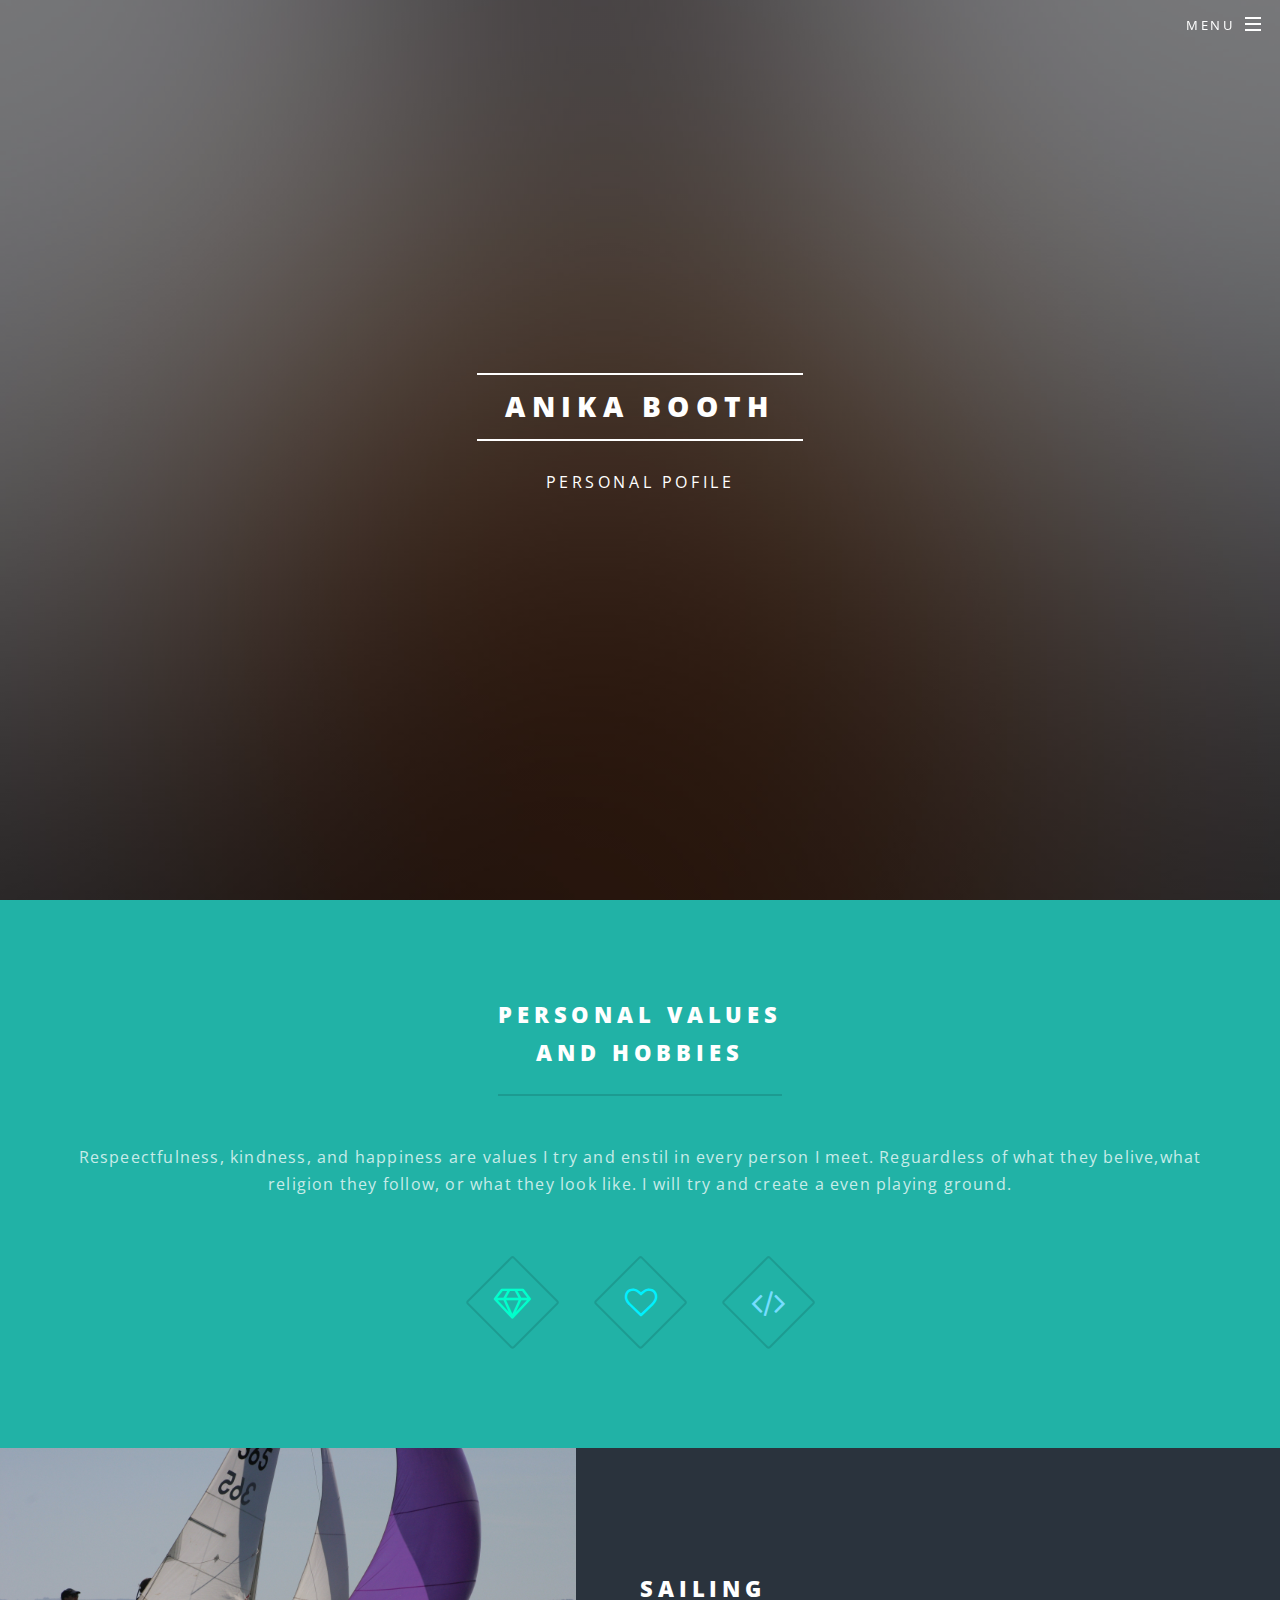
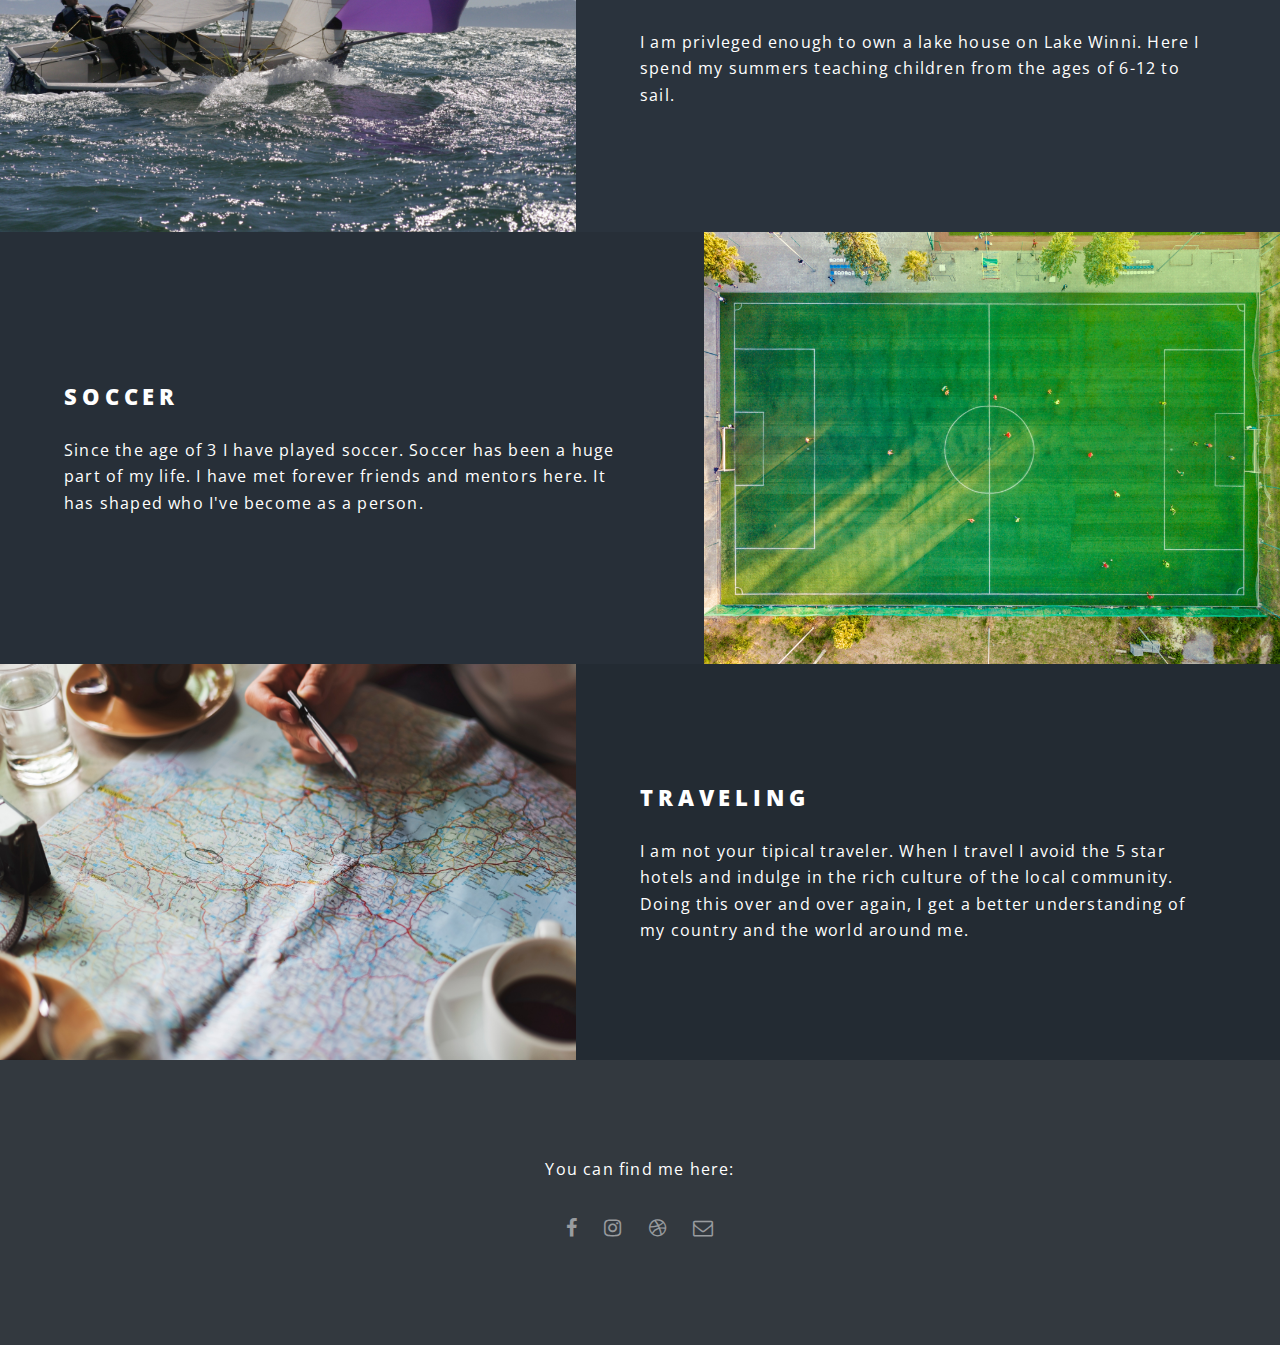
==== index.html @ 334daca1 "Initial commit" ====
<!DOCTYPE HTML>
<!--
	Spectral by HTML5 UP
	html5up.net | @ajlkn
	Free for personal and commercial use under the CCA 3.0 license (html5up.net/license)
-->
<html>
	<head>
		<title>Spectral by HTML5 UP</title>
		<meta charset="utf-8" />
		<meta name="viewport" content="width=device-width, initial-scale=1, user-scalable=no" />
		<link rel="stylesheet" href="assets/css/main.css" />
        <link rel="stylesheet" href="assets/fontawesome/css/all.css"/>
		<noscript><link rel="stylesheet" href="assets/css/noscript.css" /></noscript>
	</head>
	<body class="landing is-preload">

		<!-- Page Wrapper -->
			<div id="page-wrapper">

				<!-- Header -->
					<header id="header" class="alt">
						<h1><a href="index.html">Anika B.</a></h1>
						<nav id="nav">
							<ul>
								<li class="special">
									<a href="#menu" class="menuToggle"><span>Menu</span></a>
									<div id="menu">
										<ul>
											<li><a href="index.html">Home</a></li>
											<li><a href="generic.html">Soccer</a></li>
											<li><a href="elements.html">Sailing</a></li>
											<li><a href="#">Goals</a></li>
											<li><a href="#">Career</a></li>
										</ul>
									</div>
								</li>
							</ul>
						</nav>
					</header>

				<!-- Banner -->
				<section id="banner">
						<div class="inner">
							<h2>Anika Booth </h2>
							<p>Personal Pofile</p>
							
						</div>
						
					</section>

				<!-- One -->
					<section id="one" class="wrapper style1 special">
						<div class="inner">
							<header class="major">
								<h2>Personal values<br />
								 and hobbies</h2>
								<p><br />
								Respeectfulness, kindness, and happiness are values I try and enstil in every person I meet. Reguardless of what they belive,what religion they follow, or what they look like. I will try and create a even playing ground. </p>
							</header>
							<ul class="icons major">
								<li><span class="icon fa-diamond major style1"><span class="label">Lorem</span></span></li>
								<li><span class="icon fa-heart-o major style2"><span class="label">Ipsum</span></span></li>
								<li><span class="icon fa-code major style3"><span class="label">Dolor</span></span></li>
							</ul>
						</div>
					</section>

				<!-- Two -->
					<section id="two" class="wrapper alt style2">
						<section class="spotlight">
							<div class="image"><img src="images/sailing.jpg" alt="" /></div><div class="content">
								<h2>Sailing <br />
								</h2>
								<p>I am privleged enough to own a lake house on Lake Winni. Here I spend my summers teaching children from the ages of 6-12 to sail.</p>
							</div>
						</section>
						<section class="spotlight">
							<div class="image"><img src="images/soccer.jpg" alt="" /></div><div class="content">
								<h2>Soccer <br />
								</h2>
								<p>Since the age of 3 I have played soccer. Soccer has been a huge part of my life. I have met forever friends and mentors here. It has shaped who I've become as a person. </p>
							</div>
						</section>
						<section class="spotlight">
							<div class="image"><img src="images/travel.jpg" alt="" /></div><div class="content">
								<h2>Traveling<br />
								</h2>
								<p>I am not your tipical traveler. When I travel I avoid the 5 star hotels and indulge in the rich culture of the local community. Doing this over and over again, I get a better understanding of my country and the world around me.</p>
							</div>
						</section>
					</section>

				

				<!-- CTA -->
					

				<!-- Footer -->
					<footer id="footer">
                        
                        <p> You can find me here:</p>
						
                        
                        <ul class="icons">
							
							<li><a href="www.facebook.com" class="icon fa-facebook"><span class="label">Facebook</span></a></li>
							<li><a href="#" class="icon fa-instagram"><span class="label">Instagram</span></a></li>
							<li><a href="#" class="icon fa-dribbble"><span class="label">Dribbble</span></a></li>
							<li><a href="#" class="icon fa-envelope-o"><span class="label">Email</span></a></li>
						</ul>
                        
                        
                    
					</footer>

			</div>

		<!-- Scripts -->
			<script src="assets/js/jquery.min.js"></script>
			<script src="assets/js/jquery.scrollex.min.js"></script>
			<script src="assets/js/jquery.scrolly.min.js"></script>
			<script src="assets/js/browser.min.js"></script>
			<script src="assets/js/breakpoints.min.js"></script>
			<script src="assets/js/util.js"></script>
			<script src="assets/js/main.js"></script>

	</body>
</html>
---- assets/css/main.css ----
@import url(font-awesome.min.css);
@import url("https://fonts.googleapis.com/css?family=Open+Sans:400,400italic,600,600italic,800,800italic");

/*
	Spectral by HTML5 UP
	html5up.net | @ajlkn
	Free for personal and commercial use under the CCA 3.0 license (html5up.net/license)
*/

html, body, div, span, applet, object,
iframe, h1, h2, h3, h4, h5, h6, p, blockquote,
pre, a, abbr, acronym, address, big, cite,
code, del, dfn, em, img, ins, kbd, q, s, samp,
small, strike, strong, sub, sup, tt, var, b,
u, i, center, dl, dt, dd, ol, ul, li, fieldset,
form, label, legend, table, caption, tbody,
tfoot, thead, tr, th, td, article, aside,
canvas, details, embed, figure, figcaption,
footer, header, hgroup, menu, nav, output, ruby,
section, summary, time, mark, audio, video {
	margin: 0;
	padding: 0;
	border: 0;
	font-size: 100%;
	font: inherit;
	vertical-align: baseline;}

article, aside, details, figcaption, figure,
footer, header, hgroup, menu, nav, section {
	display: block;}

body {
	line-height: 1;
}

ol, ul {
	list-style: none;
}

blockquote, q {
	quotes: none;
}

	blockquote:before, blockquote:after, q:before, q:after {
		content: '';
		content: none;
	}

table {
	border-collapse: collapse;
	border-spacing: 0;
}

body {
	-webkit-text-size-adjust: none;
}

mark {
	background-color: transparent;
	color: inherit;
}

input::-moz-focus-inner {
	border: 0;
	padding: 0;
}

input, select, textarea {
	-moz-appearance: none;
	-webkit-appearance: none;
	-ms-appearance: none;
	appearance: none;
}

/* Basic */

	@-ms-viewport {
		width: device-width;
	}

	html {
		box-sizing: border-box;
	}

	*, *:before, *:after {
		box-sizing: inherit;
	}

	body {
		background:#fff;
	}

		body.is-preload *, body.is-preload *:before, body.is-preload *:after {
			-moz-animation: none !important;
			-webkit-animation: none !important;
			-ms-animation: none !important;
			animation: none !important;
			-moz-transition: none !important;
			-webkit-transition: none !important;
			-ms-transition: none !important;
			transition: none !important;
		}

	body, input, select, textarea {
		color: #fff;
		font-family: "Open Sans", Helvetica, sans-serif;
		font-size: 15pt;
		font-weight: 400;
		letter-spacing: 0.075em;
		line-height: 1.65em;
	}

		@media screen and (max-width: 1680px) {

			body, input, select, textarea {
				font-size: 13pt;
			}

		}

		@media screen and (max-width: 1280px) {

			body, input, select, textarea {
				font-size: 12pt;
			}

		}

		@media screen and (max-width: 736px) {

			body, input, select, textarea {
				font-size: 11pt;
				letter-spacing: 0.0375em;
			}

		}

	a {
		-moz-transition: color 0.2s ease, border-bottom-color 0.2s ease;
		-webkit-transition: color 0.2s ease, border-bottom-color 0.2s ease;
		-ms-transition: color 0.2s ease, border-bottom-color 0.2s ease;
		transition: color 0.2s ease, border-bottom-color 0.2s ease;
		border-bottom: dotted 1px;
		color: inherit;
		text-decoration: none;
	}

		a:hover {
			border-bottom-color: transparent;
		}

	strong, b {
		color: #fff;
		font-weight: 600;
	}

	em, i {
		font-style: italic;
	}

	p {
		margin: 0 0 2em 0;
	}

	h1, h2, h3, h4, h5, h6 {
		color: #fff;
		font-weight: 800;
		letter-spacing: 0.225em;
		line-height: 1em;
		margin: 0 0 1em 0;
		text-transform: uppercase;
	}

		h1 a, h2 a, h3 a, h4 a, h5 a, h6 a {
			color: inherit;
			text-decoration: none;
		}

	h2 {
		font-size: 1.35em;
		line-height: 1.75em;
	}

		@media screen and (max-width: 736px) {

			h2 {
				font-size: 1.1em;
				line-height: 1.65em;
			}

		}

	h3 {
		font-size: 1.15em;
		line-height: 1.75em;
	}

		@media screen and (max-width: 736px) {

			h3 {
				font-size: 1em;
				line-height: 1.65em;
			}

		}

	h4 {
		font-size: 1em;
		line-height: 1.5em;
	}

	h5 {
		font-size: 0.8em;
		line-height: 1.5em;
	}

	h6 {
		font-size: 0.7em;
		line-height: 1.5em;
	}

	sub {
		font-size: 0.8em;
		position: relative;
		top: 0.5em;
	}

	sup {
		font-size: 0.8em;
		position: relative;
		top: -0.5em;
	}

	hr {
		border: 0;
		border-bottom: solid 2px #fff;
		margin: 3em 0;
	}

		hr.major {
			margin: 4.5em 0;
		}

	blockquote {
		border-left: solid 4px #fff;
		font-style: italic;
		margin: 0 0 2em 0;
		padding: 0.5em 0 0.5em 2em;
	}

	code {
		background: rgba(144, 144, 144, 0.25);
		border-radius: 3px;
		font-family: "Courier New", monospace;
		font-size: 0.9em;
		letter-spacing: 0;
		margin: 0 0.25em;
		padding: 0.25em 0.65em;
	}

	pre {
		-webkit-overflow-scrolling: touch;
		font-family: "Courier New", monospace;
		font-size: 0.9em;
		margin: 0 0 2em 0;
	}

		pre code {
			display: block;
			line-height: 1.75em;
			padding: 1em 1.5em;
			overflow-x: auto;
		}

	.align-left {
		text-align: left;
	}

	.align-center {
		text-align: center;
	}

	.align-right {
		text-align: right;
	}

/* Row */

	.row {
		display: flex;
		flex-wrap: wrap;
		box-sizing: border-box;
		align-items: stretch;
	}

		.row > * {
			box-sizing: border-box;
		}

		.row.gtr-uniform > * > :last-child {
			margin-bottom: 0;
		}

		.row.aln-left {
			justify-content: flex-start;
		}

		.row.aln-center {
			justify-content: center;
		}

		.row.aln-right {
			justify-content: flex-end;
		}

		.row.aln-top {
			align-items: flex-start;
		}

		.row.aln-middle {
			align-items: center;
		}

		.row.aln-bottom {
			align-items: flex-end;
		}

		.row > .imp {
			order: -1;
		}

		.row > .col-1 {
			width: 8.3333333333%;
		}

		.row > .off-1 {
			margin-left: 8.3333333333%;
		}

		.row > .col-2 {
			width: 16.6666666667%;
		}

		.row > .off-2 {
			margin-left: 16.6666666667%;
		}

		.row > .col-3 {
			width: 25%;
		}

		.row > .off-3 {
			margin-left: 25%;
		}

		.row > .col-4 {
			width: 33.3333333333%;
		}

		.row > .off-4 {
			margin-left: 33.3333333333%;
		}

		.row > .col-5 {
			width: 41.6666666667%;
		}

		.row > .off-5 {
			margin-left: 41.6666666667%;
		}

		.row > .col-6 {
			width: 50%;
		}

		.row > .off-6 {
			margin-left: 50%;
		}

		.row > .col-7 {
			width: 58.3333333333%;
		}

		.row > .off-7 {
			margin-left: 58.3333333333%;
		}

		.row > .col-8 {
			width: 66.6666666667%;
		}

		.row > .off-8 {
			margin-left: 66.6666666667%;
		}

		.row > .col-9 {
			width: 75%;
		}

		.row > .off-9 {
			margin-left: 75%;
		}

		.row > .col-10 {
			width: 83.3333333333%;
		}

		.row > .off-10 {
			margin-left: 83.3333333333%;
		}

		.row > .col-11 {
			width: 91.6666666667%;
		}

		.row > .off-11 {
			margin-left: 91.6666666667%;
		}

		.row > .col-12 {
			width: 100%;
		}

		.row > .off-12 {
			margin-left: 100%;
		}

		.row.gtr-0 {
			margin-top: 0;
			margin-left: 0em;
		}

			.row.gtr-0 > * {
				padding: 0 0 0 0em;
			}

			.row.gtr-0.gtr-uniform {
				margin-top: 0em;
			}

				.row.gtr-0.gtr-uniform > * {
					padding-top: 0em;
				}

		.row.gtr-25 {
			margin-top: 0;
			margin-left: -0.375em;
		}

			.row.gtr-25 > * {
				padding: 0 0 0 0.375em;
			}

			.row.gtr-25.gtr-uniform {
				margin-top: -0.375em;
			}

				.row.gtr-25.gtr-uniform > * {
					padding-top: 0.375em;
				}

		.row.gtr-50 {
			margin-top: 0;
			margin-left: -0.75em;
		}

			.row.gtr-50 > * {
				padding: 0 0 0 0.75em;
			}

			.row.gtr-50.gtr-uniform {
				margin-top: -0.75em;
			}

				.row.gtr-50.gtr-uniform > * {
					padding-top: 0.75em;
				}

		.row {
			margin-top: 0;
			margin-left: -1.5em;
		}

			.row > * {
				padding: 0 0 0 1.5em;
			}

			.row.gtr-uniform {
				margin-top: -1.5em;
			}

				.row.gtr-uniform > * {
					padding-top: 1.5em;
				}

		.row.gtr-150 {
			margin-top: 0;
			margin-left: -2.25em;
		}

			.row.gtr-150 > * {
				padding: 0 0 0 2.25em;
			}

			.row.gtr-150.gtr-uniform {
				margin-top: -2.25em;
			}

				.row.gtr-150.gtr-uniform > * {
					padding-top: 2.25em;
				}

		.row.gtr-200 {
			margin-top: 0;
			margin-left: -3em;
		}

			.row.gtr-200 > * {
				padding: 0 0 0 3em;
			}

			.row.gtr-200.gtr-uniform {
				margin-top: -3em;
			}

				.row.gtr-200.gtr-uniform > * {
					padding-top: 3em;
				}

		@media screen and (max-width: 1680px) {

			.row {
				display: flex;
				flex-wrap: wrap;
				box-sizing: border-box;
				align-items: stretch;
			}

				.row > * {
					box-sizing: border-box;
				}

				.row.gtr-uniform > * > :last-child {
					margin-bottom: 0;
				}

				.row.aln-left {
					justify-content: flex-start;
				}

				.row.aln-center {
					justify-content: center;
				}

				.row.aln-right {
					justify-content: flex-end;
				}

				.row.aln-top {
					align-items: flex-start;
				}

				.row.aln-middle {
					align-items: center;
				}

				.row.aln-bottom {
					align-items: flex-end;
				}

				.row > .imp-xlarge {
					order: -1;
				}

				.row > .col-1-xlarge {
					width: 8.3333333333%;
				}

				.row > .off-1-xlarge {
					margin-left: 8.3333333333%;
				}

				.row > .col-2-xlarge {
					width: 16.6666666667%;
				}

				.row > .off-2-xlarge {
					margin-left: 16.6666666667%;
				}

				.row > .col-3-xlarge {
					width: 25%;
				}

				.row > .off-3-xlarge {
					margin-left: 25%;
				}

				.row > .col-4-xlarge {
					width: 33.3333333333%;
				}

				.row > .off-4-xlarge {
					margin-left: 33.3333333333%;
				}

				.row > .col-5-xlarge {
					width: 41.6666666667%;
				}

				.row > .off-5-xlarge {
					margin-left: 41.6666666667%;
				}

				.row > .col-6-xlarge {
					width: 50%;
				}

				.row > .off-6-xlarge {
					margin-left: 50%;
				}

				.row > .col-7-xlarge {
					width: 58.3333333333%;
				}

				.row > .off-7-xlarge {
					margin-left: 58.3333333333%;
				}

				.row > .col-8-xlarge {
					width: 66.6666666667%;
				}

				.row > .off-8-xlarge {
					margin-left: 66.6666666667%;
				}

				.row > .col-9-xlarge {
					width: 75%;
				}

				.row > .off-9-xlarge {
					margin-left: 75%;
				}

				.row > .col-10-xlarge {
					width: 83.3333333333%;
				}

				.row > .off-10-xlarge {
					margin-left: 83.3333333333%;
				}

				.row > .col-11-xlarge {
					width: 91.6666666667%;
				}

				.row > .off-11-xlarge {
					margin-left: 91.6666666667%;
				}

				.row > .col-12-xlarge {
					width: 100%;
				}

				.row > .off-12-xlarge {
					margin-left: 100%;
				}

				.row.gtr-0 {
					margin-top: 0;
					margin-left: 0em;
				}

					.row.gtr-0 > * {
						padding: 0 0 0 0em;
					}

					.row.gtr-0.gtr-uniform {
						margin-top: 0em;
					}

						.row.gtr-0.gtr-uniform > * {
							padding-top: 0em;
						}

				.row.gtr-25 {
					margin-top: 0;
					margin-left: -0.375em;
				}

					.row.gtr-25 > * {
						padding: 0 0 0 0.375em;
					}

					.row.gtr-25.gtr-uniform {
						margin-top: -0.375em;
					}

						.row.gtr-25.gtr-uniform > * {
							padding-top: 0.375em;
						}

				.row.gtr-50 {
					margin-top: 0;
					margin-left: -0.75em;
				}

					.row.gtr-50 > * {
						padding: 0 0 0 0.75em;
					}

					.row.gtr-50.gtr-uniform {
						margin-top: -0.75em;
					}

						.row.gtr-50.gtr-uniform > * {
							padding-top: 0.75em;
						}

				.row {
					margin-top: 0;
					margin-left: -1.5em;
				}

					.row > * {
						padding: 0 0 0 1.5em;
					}

					.row.gtr-uniform {
						margin-top: -1.5em;
					}

						.row.gtr-uniform > * {
							padding-top: 1.5em;
						}

				.row.gtr-150 {
					margin-top: 0;
					margin-left: -2.25em;
				}

					.row.gtr-150 > * {
						padding: 0 0 0 2.25em;
					}

					.row.gtr-150.gtr-uniform {
						margin-top: -2.25em;
					}

						.row.gtr-150.gtr-uniform > * {
							padding-top: 2.25em;
						}

				.row.gtr-200 {
					margin-top: 0;
					margin-left: -3em;
				}

					.row.gtr-200 > * {
						padding: 0 0 0 3em;
					}

					.row.gtr-200.gtr-uniform {
						margin-top: -3em;
					}

						.row.gtr-200.gtr-uniform > * {
							padding-top: 3em;
						}

		}

		@media screen and (max-width: 1280px) {

			.row {
				display: flex;
				flex-wrap: wrap;
				box-sizing: border-box;
				align-items: stretch;
			}

				.row > * {
					box-sizing: border-box;
				}

				.row.gtr-uniform > * > :last-child {
					margin-bottom: 0;
				}

				.row.aln-left {
					justify-content: flex-start;
				}

				.row.aln-center {
					justify-content: center;
				}

				.row.aln-right {
					justify-content: flex-end;
				}

				.row.aln-top {
					align-items: flex-start;
				}

				.row.aln-middle {
					align-items: center;
				}

				.row.aln-bottom {
					align-items: flex-end;
				}

				.row > .imp-large {
					order: -1;
				}

				.row > .col-1-large {
					width: 8.3333333333%;
				}

				.row > .off-1-large {
					margin-left: 8.3333333333%;
				}

				.row > .col-2-large {
					width: 16.6666666667%;
				}

				.row > .off-2-large {
					margin-left: 16.6666666667%;
				}

				.row > .col-3-large {
					width: 25%;
				}

				.row > .off-3-large {
					margin-left: 25%;
				}

				.row > .col-4-large {
					width: 33.3333333333%;
				}

				.row > .off-4-large {
					margin-left: 33.3333333333%;
				}

				.row > .col-5-large {
					width: 41.6666666667%;
				}

				.row > .off-5-large {
					margin-left: 41.6666666667%;
				}

				.row > .col-6-large {
					width: 50%;
				}

				.row > .off-6-large {
					margin-left: 50%;
				}

				.row > .col-7-large {
					width: 58.3333333333%;
				}

				.row > .off-7-large {
					margin-left: 58.3333333333%;
				}

				.row > .col-8-large {
					width: 66.6666666667%;
				}

				.row > .off-8-large {
					margin-left: 66.6666666667%;
				}

				.row > .col-9-large {
					width: 75%;
				}

				.row > .off-9-large {
					margin-left: 75%;
				}

				.row > .col-10-large {
					width: 83.3333333333%;
				}

				.row > .off-10-large {
					margin-left: 83.3333333333%;
				}

				.row > .col-11-large {
					width: 91.6666666667%;
				}

				.row > .off-11-large {
					margin-left: 91.6666666667%;
				}

				.row > .col-12-large {
					width: 100%;
				}

				.row > .off-12-large {
					margin-left: 100%;
				}

				.row.gtr-0 {
					margin-top: 0;
					margin-left: 0em;
				}

					.row.gtr-0 > * {
						padding: 0 0 0 0em;
					}

					.row.gtr-0.gtr-uniform {
						margin-top: 0em;
					}

						.row.gtr-0.gtr-uniform > * {
							padding-top: 0em;
						}

				.row.gtr-25 {
					margin-top: 0;
					margin-left: -0.375em;
				}

					.row.gtr-25 > * {
						padding: 0 0 0 0.375em;
					}

					.row.gtr-25.gtr-uniform {
						margin-top: -0.375em;
					}

						.row.gtr-25.gtr-uniform > * {
							padding-top: 0.375em;
						}

				.row.gtr-50 {
					margin-top: 0;
					margin-left: -0.75em;
				}

					.row.gtr-50 > * {
						padding: 0 0 0 0.75em;
					}

					.row.gtr-50.gtr-uniform {
						margin-top: -0.75em;
					}

						.row.gtr-50.gtr-uniform > * {
							padding-top: 0.75em;
						}

				.row {
					margin-top: 0;
					margin-left: -1.5em;
				}

					.row > * {
						padding: 0 0 0 1.5em;
					}

					.row.gtr-uniform {
						margin-top: -1.5em;
					}

						.row.gtr-uniform > * {
							padding-top: 1.5em;
						}

				.row.gtr-150 {
					margin-top: 0;
					margin-left: -2.25em;
				}

					.row.gtr-150 > * {
						padding: 0 0 0 2.25em;
					}

					.row.gtr-150.gtr-uniform {
						margin-top: -2.25em;
					}

						.row.gtr-150.gtr-uniform > * {
							padding-top: 2.25em;
						}

				.row.gtr-200 {
					margin-top: 0;
					margin-left: -3em;
				}

					.row.gtr-200 > * {
						padding: 0 0 0 3em;
					}

					.row.gtr-200.gtr-uniform {
						margin-top: -3em;
					}

						.row.gtr-200.gtr-uniform > * {
							padding-top: 3em;
						}

		}

		@media screen and (max-width: 980px) {

			.row {
				display: flex;
				flex-wrap: wrap;
				box-sizing: border-box;
				align-items: stretch;
			}

				.row > * {
					box-sizing: border-box;
				}

				.row.gtr-uniform > * > :last-child {
					margin-bottom: 0;
				}

				.row.aln-left {
					justify-content: flex-start;
				}

				.row.aln-center {
					justify-content: center;
				}

				.row.aln-right {
					justify-content: flex-end;
				}

				.row.aln-top {
					align-items: flex-start;
				}

				.row.aln-middle {
					align-items: center;
				}

				.row.aln-bottom {
					align-items: flex-end;
				}

				.row > .imp-medium {
					order: -1;
				}

				.row > .col-1-medium {
					width: 8.3333333333%;
				}

				.row > .off-1-medium {
					margin-left: 8.3333333333%;
				}

				.row > .col-2-medium {
					width: 16.6666666667%;
				}

				.row > .off-2-medium {
					margin-left: 16.6666666667%;
				}

				.row > .col-3-medium {
					width: 25%;
				}

				.row > .off-3-medium {
					margin-left: 25%;
				}

				.row > .col-4-medium {
					width: 33.3333333333%;
				}

				.row > .off-4-medium {
					margin-left: 33.3333333333%;
				}

				.row > .col-5-medium {
					width: 41.6666666667%;
				}

				.row > .off-5-medium {
					margin-left: 41.6666666667%;
				}

				.row > .col-6-medium {
					width: 50%;
				}

				.row > .off-6-medium {
					margin-left: 50%;
				}

				.row > .col-7-medium {
					width: 58.3333333333%;
				}

				.row > .off-7-medium {
					margin-left: 58.3333333333%;
				}

				.row > .col-8-medium {
					width: 66.6666666667%;
				}

				.row > .off-8-medium {
					margin-left: 66.6666666667%;
				}

				.row > .col-9-medium {
					width: 75%;
				}

				.row > .off-9-medium {
					margin-left: 75%;
				}

				.row > .col-10-medium {
					width: 83.3333333333%;
				}

				.row > .off-10-medium {
					margin-left: 83.3333333333%;
				}

				.row > .col-11-medium {
					width: 91.6666666667%;
				}

				.row > .off-11-medium {
					margin-left: 91.6666666667%;
				}

				.row > .col-12-medium {
					width: 100%;
				}

				.row > .off-12-medium {
					margin-left: 100%;
				}

				.row.gtr-0 {
					margin-top: 0;
					margin-left: 0em;
				}

					.row.gtr-0 > * {
						padding: 0 0 0 0em;
					}

					.row.gtr-0.gtr-uniform {
						margin-top: 0em;
					}

						.row.gtr-0.gtr-uniform > * {
							padding-top: 0em;
						}

				.row.gtr-25 {
					margin-top: 0;
					margin-left: -0.375em;
				}

					.row.gtr-25 > * {
						padding: 0 0 0 0.375em;
					}

					.row.gtr-25.gtr-uniform {
						margin-top: -0.375em;
					}

						.row.gtr-25.gtr-uniform > * {
							padding-top: 0.375em;
						}

				.row.gtr-50 {
					margin-top: 0;
					margin-left: -0.75em;
				}

					.row.gtr-50 > * {
						padding: 0 0 0 0.75em;
					}

					.row.gtr-50.gtr-uniform {
						margin-top: -0.75em;
					}

						.row.gtr-50.gtr-uniform > * {
							padding-top: 0.75em;
						}

				.row {
					margin-top: 0;
					margin-left: -1.5em;
				}

					.row > * {
						padding: 0 0 0 1.5em;
					}

					.row.gtr-uniform {
						margin-top: -1.5em;
					}

						.row.gtr-uniform > * {
							padding-top: 1.5em;
						}

				.row.gtr-150 {
					margin-top: 0;
					margin-left: -2.25em;
				}

					.row.gtr-150 > * {
						padding: 0 0 0 2.25em;
					}

					.row.gtr-150.gtr-uniform {
						margin-top: -2.25em;
					}

						.row.gtr-150.gtr-uniform > * {
							padding-top: 2.25em;
						}

				.row.gtr-200 {
					margin-top: 0;
					margin-left: -3em;
				}

					.row.gtr-200 > * {
						padding: 0 0 0 3em;
					}

					.row.gtr-200.gtr-uniform {
						margin-top: -3em;
					}

						.row.gtr-200.gtr-uniform > * {
							padding-top: 3em;
						}

		}

		@media screen and (max-width: 736px) {

			.row {
				display: flex;
				flex-wrap: wrap;
				box-sizing: border-box;
				align-items: stretch;
			}

				.row > * {
					box-sizing: border-box;
				}

				.row.gtr-uniform > * > :last-child {
					margin-bottom: 0;
				}

				.row.aln-left {
					justify-content: flex-start;
				}

				.row.aln-center {
					justify-content: center;
				}

				.row.aln-right {
					justify-content: flex-end;
				}

				.row.aln-top {
					align-items: flex-start;
				}

				.row.aln-middle {
					align-items: center;
				}

				.row.aln-bottom {
					align-items: flex-end;
				}

				.row > .imp-small {
					order: -1;
				}

				.row > .col-1-small {
					width: 8.3333333333%;
				}

				.row > .off-1-small {
					margin-left: 8.3333333333%;
				}

				.row > .col-2-small {
					width: 16.6666666667%;
				}

				.row > .off-2-small {
					margin-left: 16.6666666667%;
				}

				.row > .col-3-small {
					width: 25%;
				}

				.row > .off-3-small {
					margin-left: 25%;
				}

				.row > .col-4-small {
					width: 33.3333333333%;
				}

				.row > .off-4-small {
					margin-left: 33.3333333333%;
				}

				.row > .col-5-small {
					width: 41.6666666667%;
				}

				.row > .off-5-small {
					margin-left: 41.6666666667%;
				}

				.row > .col-6-small {
					width: 50%;
				}

				.row > .off-6-small {
					margin-left: 50%;
				}

				.row > .col-7-small {
					width: 58.3333333333%;
				}

				.row > .off-7-small {
					margin-left: 58.3333333333%;
				}

				.row > .col-8-small {
					width: 66.6666666667%;
				}

				.row > .off-8-small {
					margin-left: 66.6666666667%;
				}

				.row > .col-9-small {
					width: 75%;
				}

				.row > .off-9-small {
					margin-left: 75%;
				}

				.row > .col-10-small {
					width: 83.3333333333%;
				}

				.row > .off-10-small {
					margin-left: 83.3333333333%;
				}

				.row > .col-11-small {
					width: 91.6666666667%;
				}

				.row > .off-11-small {
					margin-left: 91.6666666667%;
				}

				.row > .col-12-small {
					width: 100%;
				}

				.row > .off-12-small {
					margin-left: 100%;
				}

				.row.gtr-0 {
					margin-top: 0;
					margin-left: 0em;
				}

					.row.gtr-0 > * {
						padding: 0 0 0 0em;
					}

					.row.gtr-0.gtr-uniform {
						margin-top: 0em;
					}

						.row.gtr-0.gtr-uniform > * {
							padding-top: 0em;
						}

				.row.gtr-25 {
					margin-top: 0;
					margin-left: -0.375em;
				}

					.row.gtr-25 > * {
						padding: 0 0 0 0.375em;
					}

					.row.gtr-25.gtr-uniform {
						margin-top: -0.375em;
					}

						.row.gtr-25.gtr-uniform > * {
							padding-top: 0.375em;
						}

				.row.gtr-50 {
					margin-top: 0;
					margin-left: -0.75em;
				}

					.row.gtr-50 > * {
						padding: 0 0 0 0.75em;
					}

					.row.gtr-50.gtr-uniform {
						margin-top: -0.75em;
					}

						.row.gtr-50.gtr-uniform > * {
							padding-top: 0.75em;
						}

				.row {
					margin-top: 0;
					margin-left: -1.5em;
				}

					.row > * {
						padding: 0 0 0 1.5em;
					}

					.row.gtr-uniform {
						margin-top: -1.5em;
					}

						.row.gtr-uniform > * {
							padding-top: 1.5em;
						}

				.row.gtr-150 {
					margin-top: 0;
					margin-left: -2.25em;
				}

					.row.gtr-150 > * {
						padding: 0 0 0 2.25em;
					}

					.row.gtr-150.gtr-uniform {
						margin-top: -2.25em;
					}

						.row.gtr-150.gtr-uniform > * {
							padding-top: 2.25em;
						}

				.row.gtr-200 {
					margin-top: 0;
					margin-left: -3em;
				}

					.row.gtr-200 > * {
						padding: 0 0 0 3em;
					}

					.row.gtr-200.gtr-uniform {
						margin-top: -3em;
					}

						.row.gtr-200.gtr-uniform > * {
							padding-top: 3em;
						}

		}

		@media screen and (max-width: 480px) {

			.row {
				display: flex;
				flex-wrap: wrap;
				box-sizing: border-box;
				align-items: stretch;
			}

				.row > * {
					box-sizing: border-box;
				}

				.row.gtr-uniform > * > :last-child {
					margin-bottom: 0;
				}

				.row.aln-left {
					justify-content: flex-start;
				}

				.row.aln-center {
					justify-content: center;
				}

				.row.aln-right {
					justify-content: flex-end;
				}

				.row.aln-top {
					align-items: flex-start;
				}

				.row.aln-middle {
					align-items: center;
				}

				.row.aln-bottom {
					align-items: flex-end;
				}

				.row > .imp-xsmall {
					order: -1;
				}

				.row > .col-1-xsmall {
					width: 8.3333333333%;
				}

				.row > .off-1-xsmall {
					margin-left: 8.3333333333%;
				}

				.row > .col-2-xsmall {
					width: 16.6666666667%;
				}

				.row > .off-2-xsmall {
					margin-left: 16.6666666667%;
				}

				.row > .col-3-xsmall {
					width: 25%;
				}

				.row > .off-3-xsmall {
					margin-left: 25%;
				}

				.row > .col-4-xsmall {
					width: 33.3333333333%;
				}

				.row > .off-4-xsmall {
					margin-left: 33.3333333333%;
				}

				.row > .col-5-xsmall {
					width: 41.6666666667%;
				}

				.row > .off-5-xsmall {
					margin-left: 41.6666666667%;
				}

				.row > .col-6-xsmall {
					width: 50%;
				}

				.row > .off-6-xsmall {
					margin-left: 50%;
				}

				.row > .col-7-xsmall {
					width: 58.3333333333%;
				}

				.row > .off-7-xsmall {
					margin-left: 58.3333333333%;
				}

				.row > .col-8-xsmall {
					width: 66.6666666667%;
				}

				.row > .off-8-xsmall {
					margin-left: 66.6666666667%;
				}

				.row > .col-9-xsmall {
					width: 75%;
				}

				.row > .off-9-xsmall {
					margin-left: 75%;
				}

				.row > .col-10-xsmall {
					width: 83.3333333333%;
				}

				.row > .off-10-xsmall {
					margin-left: 83.3333333333%;
				}

				.row > .col-11-xsmall {
					width: 91.6666666667%;
				}

				.row > .off-11-xsmall {
					margin-left: 91.6666666667%;
				}

				.row > .col-12-xsmall {
					width: 100%;
				}

				.row > .off-12-xsmall {
					margin-left: 100%;
				}

				.row.gtr-0 {
					margin-top: 0;
					margin-left: 0em;
				}

					.row.gtr-0 > * {
						padding: 0 0 0 0em;
					}

					.row.gtr-0.gtr-uniform {
						margin-top: 0em;
					}

						.row.gtr-0.gtr-uniform > * {
							padding-top: 0em;
						}

				.row.gtr-25 {
					margin-top: 0;
					margin-left: -0.375em;
				}

					.row.gtr-25 > * {
						padding: 0 0 0 0.375em;
					}

					.row.gtr-25.gtr-uniform {
						margin-top: -0.375em;
					}

						.row.gtr-25.gtr-uniform > * {
							padding-top: 0.375em;
						}

				.row.gtr-50 {
					margin-top: 0;
					margin-left: -0.75em;
				}

					.row.gtr-50 > * {
						padding: 0 0 0 0.75em;
					}

					.row.gtr-50.gtr-uniform {
						margin-top: -0.75em;
					}

						.row.gtr-50.gtr-uniform > * {
							padding-top: 0.75em;
						}

				.row {
					margin-top: 0;
					margin-left: -1.5em;
				}

					.row > * {
						padding: 0 0 0 1.5em;
					}

					.row.gtr-uniform {
						margin-top: -1.5em;
					}

						.row.gtr-uniform > * {
							padding-top: 1.5em;
						}

				.row.gtr-150 {
					margin-top: 0;
					margin-left: -2.25em;
				}

					.row.gtr-150 > * {
						padding: 0 0 0 2.25em;
					}

					.row.gtr-150.gtr-uniform {
						margin-top: -2.25em;
					}

						.row.gtr-150.gtr-uniform > * {
							padding-top: 2.25em;
						}

				.row.gtr-200 {
					margin-top: 0;
					margin-left: -3em;
				}

					.row.gtr-200 > * {
						padding: 0 0 0 3em;
					}

					.row.gtr-200.gtr-uniform {
						margin-top: -3em;
					}

						.row.gtr-200.gtr-uniform > * {
							padding-top: 3em;
						}

		}

/* Section/Article */

	section.special, article.special {
		text-align: center;
	}

	header p {
		color: rgba(255, 255, 255, 0.5);
		position: relative;
		top: -0.25em;
	}

	header h3 + p {
		font-size: 1.1em;
	}

	header h4 + p,
	header h5 + p,
	header h6 + p {
		font-size: 0.9em;
	}

	header.major {
		margin: 0 0 3.5em 0;
	}

		header.major h2, header.major h3, header.major h4, header.major h5, header.major h6 {
			border-bottom: solid 2px #fff;
			display: inline-block;
			padding-bottom: 1em;
			position: relative;
		}

			header.major h2:after, header.major h3:after, header.major h4:after, header.major h5:after, header.major h6:after {
				content: '';
				display: block;
				height: 1px;
			}

		header.major p {
			color: #fff;
			top: 0;
		}

		@media screen and (max-width: 736px) {

			header.major {
				margin: 0 0 2em 0;
			}

		}

	@media screen and (max-width: 980px) {

		header br {
			display: none;
		}

	}

/* Form */

	form {
		margin: 0 0 2em 0;
	}

	label {
		color: #fff;
		display: block;
		font-size: 0.9em;
		font-weight: 600;
		margin: 0 0 1em 0;
	}

	input[type="text"],
	input[type="password"],
	input[type="email"],
	select,
	textarea {
		-moz-appearance: none;
		-webkit-appearance: none;
		-ms-appearance: none;
		appearance: none;
		background-color: rgba(144, 144, 144, 0.25);
		border-radius: 3px;
		border: none;
		color: inherit;
		display: block;
		outline: 0;
		padding: 0 1em;
		text-decoration: none;
		width: 100%;
	}

		input[type="text"]:invalid,
		input[type="password"]:invalid,
		input[type="email"]:invalid,
		select:invalid,
		textarea:invalid {
			box-shadow: none;
		}

		input[type="text"]:focus,
		input[type="password"]:focus,
		input[type="email"]:focus,
		select:focus,
		textarea:focus {
			box-shadow: 0 0 0 2px #21b2a6;
		}

	select {
		background-size: 1.25em;
		background-repeat: no-repeat;
		background-position: calc(100% - 1em) center;
		height: 2.75em;
		padding-right: 2.75em;
		text-overflow: ellipsis;
	}

		select:focus::-ms-value {
			background-color: transparent;
		}

		select::-ms-expand {
			display: none;
		}

	input[type="text"],
	input[type="password"],
	input[type="email"],
	select {
		height: 2.75em;
	}

	textarea {
		padding: 0.75em 1em;
	}

	input[type="checkbox"],
	input[type="radio"] {
		-moz-appearance: none;
		-webkit-appearance: none;
		-ms-appearance: none;
		appearance: none;
		display: block;
		float: left;
		margin-right: -2em;
		opacity: 0;
		width: 1em;
		z-index: -1;
	}

		input[type="checkbox"] + label,
		input[type="radio"] + label {
			text-decoration: none;
			color: #fff;
			cursor: pointer;
			display: inline-block;
			font-size: 1em;
			font-weight: 400;
			padding-left: 2.4em;
			padding-right: 0.75em;
			position: relative;
		}

			input[type="checkbox"] + label:before,
			input[type="radio"] + label:before {
				-moz-osx-font-smoothing: grayscale;
				-webkit-font-smoothing: antialiased;
				font-family: FontAwesome;
				font-style: normal;
				font-weight: normal;
				text-transform: none !important;
			}

			input[type="checkbox"] + label:before,
			input[type="radio"] + label:before {
				background: rgba(144, 144, 144, 0.25);
				border-radius: 3px;
				content: '';
				display: inline-block;
				height: 1.65em;
				left: 0;
				line-height: 1.58125em;
				position: absolute;
				text-align: center;
				top: 0;
				width: 1.65em;
			}

		input[type="checkbox"]:checked + label:before,
		input[type="radio"]:checked + label:before {
			background: #2e3842;
			color: #fff;
			content: '\f00c';
		}

		input[type="checkbox"]:focus + label:before,
		input[type="radio"]:focus + label:before {
			box-shadow: 0 0 0 2px #21b2a6;
		}

	input[type="checkbox"] + label:before {
		border-radius: 3px;
	}

	input[type="radio"] + label:before {
		border-radius: 100%;
	}

	::-webkit-input-placeholder {
		color: rgba(255, 255, 255, 0.5) !important;
		opacity: 1.0;
	}

	:-moz-placeholder {
		color: rgba(255, 255, 255, 0.5) !important;
		opacity: 1.0;
	}

	::-moz-placeholder {
		color: rgba(255, 255, 255, 0.5) !important;
		opacity: 1.0;
	}

	:-ms-input-placeholder {
		color: rgba(255, 255, 255, 0.5) !important;
		opacity: 1.0;
	}

/* Box */

	.box {
		border-radius: 3px;
		border: solid 2px #fff;
		margin-bottom: 2em;
		padding: 1.5em;
	}

		.box > :last-child,
		.box > :last-child > :last-child,
		.box > :last-child > :last-child > :last-child {
			margin-bottom: 0;
		}

		.box.alt {
			border: 0;
			border-radius: 0;
			padding: 0;
		}

/* Icon */

	.icon {
		text-decoration: none;
		border-bottom: none;
		position: relative;
	}

		.icon:before {
			-moz-osx-font-smoothing: grayscale;
			-webkit-font-smoothing: antialiased;
			font-family: FontAwesome;
			font-style: normal;
			font-weight: normal;
			text-transform: none !important;
		}

		.icon > .label {
			display: none;
		}

		.icon.major {
			-moz-transform: rotate(-45deg);
			-webkit-transform: rotate(-45deg);
			-ms-transform: rotate(-45deg);
			transform: rotate(-45deg);
			border-radius: 3px;
			border: solid 2px #fff;
			display: inline-block;
			font-size: 1.35em;
			height: calc(3em + 2px);
			line-height: 3em;
			text-align: center;
			width: calc(3em + 2px);
		}

			.icon.major:before {
				-moz-transform: rotate(45deg);
				-webkit-transform: rotate(45deg);
				-ms-transform: rotate(45deg);
				transform: rotate(45deg);
				display: inline-block;
				font-size: 1.5em;
			}

			@media screen and (max-width: 736px) {

				.icon.major {
					font-size: 1em;
				}

			}

		.icon.style1 {
			color: #00ffcc;
		}

		.icon.style2 {
			color: #00f0ff;
		}

		.icon.style3 {
			color: #76ddff;
		}

/* Image */

	.image {
		border-radius: 3px;
		border: 0;
		display: inline-block;
		position: relative;
	}

		.image img {
			border-radius: 3px;
			display: block;
		}

		.image.left {
			float: left;
			margin: 0 2em 2em 0;
			top: 0.25em;
		}

		.image.right {
			float: right;
			margin: 0 0 2em 2em;
			top: 0.25em;
		}

		.image.left, .image.right {
			max-width: 40%;
		}

			.image.left img, .image.right img {
				width: 100%;
			}

		.image.fit {
			display: block;
			margin: 0 0 2em 0;
			width: 100%;
		}

			.image.fit img {
				width: 100%;
			}

/* List */

	ol {
		list-style: decimal;
		margin: 0 0 2em 0;
		padding-left: 1.25em;
	}

		ol li {
			padding-left: 0.25em;
		}

	ul {
		list-style: disc;
		margin: 0 0 2em 0;
		padding-left: 1em;
	}

		ul li {
			padding-left: 0.5em;
		}

		ul.alt {
			list-style: none;
			padding-left: 0;
		}

			ul.alt li {
				border-top: solid 1px #fff;
				padding: 0.5em 0;
			}

				ul.alt li:first-child {
					border-top: 0;
					padding-top: 0;
				}

	dl {
		margin: 0 0 2em 0;
	}

/* Actions */

	ul.actions {
		display: -moz-flex;
		display: -webkit-flex;
		display: -ms-flex;
		display: flex;
		cursor: default;
		list-style: none;
		margin-left: -1em;
		padding-left: 0;
	}

		ul.actions li {
			padding: 0 0 0 1em;
			vertical-align: middle;
		}

		ul.actions.special {
			-moz-justify-content: center;
			-webkit-justify-content: center;
			-ms-justify-content: center;
			justify-content: center;
			width: 100%;
			margin-left: 0;
		}

			ul.actions.special li:first-child {
				padding-left: 0;
			}

		ul.actions.stacked {
			-moz-flex-direction: column;
			-webkit-flex-direction: column;
			-ms-flex-direction: column;
			flex-direction: column;
			margin-left: 0;
		}

			ul.actions.stacked li {
				padding: 1em 0 0 0;
			}

				ul.actions.stacked li:first-child {
					padding-top: 0;
				}

		ul.actions.fit {
			width: calc(100% + 1em);
		}

			ul.actions.fit li {
				-moz-flex-grow: 1;
				-webkit-flex-grow: 1;
				-ms-flex-grow: 1;
				flex-grow: 1;
				-moz-flex-shrink: 1;
				-webkit-flex-shrink: 1;
				-ms-flex-shrink: 1;
				flex-shrink: 1;
				width: 100%;
			}

				ul.actions.fit li > * {
					width: 100%;
				}

			ul.actions.fit.stacked {
				width: 100%;
			}

		@media screen and (max-width: 480px) {

			ul.actions:not(.fixed) {
				-moz-flex-direction: column;
				-webkit-flex-direction: column;
				-ms-flex-direction: column;
				flex-direction: column;
				margin-left: 0;
				width: 100% !important;
			}

				ul.actions:not(.fixed) li {
					-moz-flex-grow: 1;
					-webkit-flex-grow: 1;
					-ms-flex-grow: 1;
					flex-grow: 1;
					-moz-flex-shrink: 1;
					-webkit-flex-shrink: 1;
					-ms-flex-shrink: 1;
					flex-shrink: 1;
					padding: 1em 0 0 0;
					text-align: center;
					width: 100%;
				}

					ul.actions:not(.fixed) li > * {
						width: 100%;
					}

					ul.actions:not(.fixed) li:first-child {
						padding-top: 0;
					}

					ul.actions:not(.fixed) li input[type="submit"],
					ul.actions:not(.fixed) li input[type="reset"],
					ul.actions:not(.fixed) li input[type="button"],
					ul.actions:not(.fixed) li button,
					ul.actions:not(.fixed) li .button {
						width: 100%;
					}

						ul.actions:not(.fixed) li input[type="submit"].icon:before,
						ul.actions:not(.fixed) li input[type="reset"].icon:before,
						ul.actions:not(.fixed) li input[type="button"].icon:before,
						ul.actions:not(.fixed) li button.icon:before,
						ul.actions:not(.fixed) li .button.icon:before {
							margin-left: -0.5em;
						}

		}

/* Icons */

	ul.icons {
		cursor: default;
		list-style: none;
		padding-left: 0;
	}

		ul.icons li {
			display: inline-block;
			padding: 0 1em 0 0;
		}

			ul.icons li:last-child {
				padding-right: 0 !important;
			}

		ul.icons.major {
			padding: 1em 0;
		}

			ul.icons.major li {
				padding-right: 3.5em;
			}

				@media screen and (max-width: 736px) {

					ul.icons.major li {
						padding: 0 1em !important;
					}

				}

/* Table */

	.table-wrapper {
		-webkit-overflow-scrolling: touch;
		overflow-x: auto;
	}

	table {
		margin: 0 0 2em 0;
		width: 100%;
	}

		table tbody tr {
			border: solid 1px #fff;
			border-left: 0;
			border-right: 0;
		}

			table tbody tr:nth-child(2n + 1) {
				background-color: rgba(144, 144, 144, 0.25);
			}

		table td {
			padding: 0.75em 0.75em;
		}

		table th {
			color: #fff;
			font-size: 0.9em;
			font-weight: 600;
			padding: 0 0.75em 0.75em 0.75em;
			text-align: left;
		}

		table thead {
			border-bottom: solid 2px #fff;
		}

		table tfoot {
			border-top: solid 2px #fff;
		}

		table.alt {
			border-collapse: separate;
		}

			table.alt tbody tr td {
				border: solid 1px #fff;
				border-left-width: 0;
				border-top-width: 0;
			}

				table.alt tbody tr td:first-child {
					border-left-width: 1px;
				}

			table.alt tbody tr:first-child td {
				border-top-width: 1px;
			}

			table.alt thead {
				border-bottom: 0;
			}

			table.alt tfoot {
				border-top: 0;
			}

/* Button */

	input[type="submit"],
	input[type="reset"],
	input[type="button"],
	button,
	.button {
		-moz-appearance: none;
		-webkit-appearance: none;
		-ms-appearance: none;
		appearance: none;
		-moz-transition: background-color 0.2s ease-in-out, color 0.2s ease-in-out;
		-webkit-transition: background-color 0.2s ease-in-out, color 0.2s ease-in-out;
		-ms-transition: background-color 0.2s ease-in-out, color 0.2s ease-in-out;
		transition: background-color 0.2s ease-in-out, color 0.2s ease-in-out;
		background-color: transparent;
		border-radius: 3px;
		border: 0;
		box-shadow: inset 0 0 0 2px #fff;
		color: #fff;
		cursor: pointer;
		display: inline-block;
		font-size: 0.8em;
		font-weight: 600;
		height: 3.125em;
		letter-spacing: 0.225em;
		line-height: 3.125em;
		max-width: 30em;
		padding: 0 2.75em;
		text-align: center;
		text-decoration: none;
		text-transform: uppercase;
		white-space: nowrap;
		overflow: hidden;
		text-overflow: ellipsis;
	}

		input[type="submit"]:hover,
		input[type="reset"]:hover,
		input[type="button"]:hover,
		button:hover,
		.button:hover {
			background-color: rgba(144, 144, 144, 0.25);
		}

		input[type="submit"]:active,
		input[type="reset"]:active,
		input[type="button"]:active,
		button:active,
		.button:active {
			background-color: rgba(144, 144, 144, 0.5);
		}

		input[type="submit"].icon:before,
		input[type="reset"].icon:before,
		input[type="button"].icon:before,
		button.icon:before,
		.button.icon:before {
			margin-right: 0.5em;
		}

		input[type="submit"].fit,
		input[type="reset"].fit,
		input[type="button"].fit,
		button.fit,
		.button.fit {
			width: 100%;
		}

		input[type="submit"].small,
		input[type="reset"].small,
		input[type="button"].small,
		button.small,
		.button.small {
			font-size: 0.8em;
		}

		input[type="submit"].large,
		input[type="reset"].large,
		input[type="button"].large,
		button.large,
		.button.large {
			font-size: 1.35em;
		}

		input[type="submit"].primary,
		input[type="reset"].primary,
		input[type="button"].primary,
		button.primary,
		.button.primary {
			background-color: #ed4933;
			box-shadow: none !important;
			color: #ffffff !important;
		}

			input[type="submit"].primary:hover,
			input[type="reset"].primary:hover,
			input[type="button"].primary:hover,
			button.primary:hover,
			.button.primary:hover {
				background-color: #ef5e4a !important;
			}

			input[type="submit"].primary:active,
			input[type="reset"].primary:active,
			input[type="button"].primary:active,
			button.primary:active,
			.button.primary:active {
				background-color: #eb341c !important;
			}

		input[type="submit"].disabled, input[type="submit"]:disabled,
		input[type="reset"].disabled,
		input[type="reset"]:disabled,
		input[type="button"].disabled,
		input[type="button"]:disabled,
		button.disabled,
		button:disabled,
		.button.disabled,
		.button:disabled {
			pointer-events: none;
			opacity: 0.25;
		}

		@media screen and (max-width: 736px) {

			input[type="submit"],
			input[type="reset"],
			input[type="button"],
			button,
			.button {
				height: 3.75em;
				line-height: 3.75em;
			}

		}

/* Features */

	.features {
		display: -moz-flex;
		display: -webkit-flex;
		display: -ms-flex;
		display: flex;
		-moz-flex-wrap: wrap;
		-webkit-flex-wrap: wrap;
		-ms-flex-wrap: wrap;
		flex-wrap: wrap;
		-moz-justify-content: center;
		-webkit-justify-content: center;
		-ms-justify-content: center;
		justify-content: center;
		list-style: none;
		padding: 0;
		width: 100%;
	}

		.features li {
			padding: 4em 4em 2em 6em ;
			display: block;
			position: relative;
			text-align: left;
			width: 50%;
		}

			.features li:nth-child(1) {
				background-color: rgba(0, 0, 0, 0.035);
			}

			.features li:nth-child(2) {
				background-color: rgba(0, 0, 0, 0.07);
			}

			.features li:nth-child(3) {
				background-color: rgba(0, 0, 0, 0.105);
			}

			.features li:nth-child(4) {
				background-color: rgba(0, 0, 0, 0.14);
			}

			.features li:nth-child(5) {
				background-color: rgba(0, 0, 0, 0.175);
			}

			.features li:nth-child(6) {
				background-color: rgba(0, 0, 0, 0.21);
			}

			.features li:nth-child(7) {
				background-color: rgba(0, 0, 0, 0.245);
			}

			.features li:nth-child(8) {
				background-color: rgba(0, 0, 0, 0.28);
			}

			.features li:nth-child(9) {
				background-color: rgba(0, 0, 0, 0.315);
			}

			.features li:nth-child(10) {
				background-color: rgba(0, 0, 0, 0.35);
			}

			.features li:before {
				display: block;
				color: #00ffcc;
				position: absolute;
				left: 1.75em;
				top: 2.75em;
				font-size: 1.5em;
			}

			.features li:nth-child(1) {
				border-top-left-radius: 3px;
			}

			.features li:nth-child(2) {
				border-top-right-radius: 3px;
			}

			.features li:nth-last-child(1) {
				border-bottom-right-radius: 3px;
			}

			.features li:nth-last-child(2) {
				border-bottom-left-radius: 3px;
			}

			@media screen and (max-width: 980px) {

				.features li {
					padding: 3em 2em 1em 2em ;
					text-align: center;
				}

					.features li:before {
						left: 0;
						margin: 0 0 1em 0;
						position: relative;
						top: 0;
					}

			}

			@media screen and (max-width: 736px) {

				.features li {
					padding: 3em 0 1em 0 ;
					background-color: transparent !important;
					border-top: solid 2px #fff;
					width: 100%;
				}

					.features li:first-child {
						border-top: 0;
					}

			}

/* Spotlight */

	.spotlight {
		-moz-align-items: center;
		-webkit-align-items: center;
		-ms-align-items: center;
		align-items: center;
		display: -moz-flex;
		display: -webkit-flex;
		display: -ms-flex;
		display: flex;
	}

		.spotlight .image {
			-moz-order: 1;
			-webkit-order: 1;
			-ms-order: 1;
			order: 1;
			border-radius: 0;
			width: 40%;
		}

			.spotlight .image img {
				border-radius: 0;
				width: 100%;
			}

		.spotlight .content {
			padding: 2em 4em 0.1em 4em ;
			-moz-order: 2;
			-webkit-order: 2;
			-ms-order: 2;
			order: 2;
			max-width: 48em;
			width: 60%;
		}

		.spotlight:nth-child(2n) {
			-moz-flex-direction: row-reverse;
			-webkit-flex-direction: row-reverse;
			-ms-flex-direction: row-reverse;
			flex-direction: row-reverse;
		}

		.spotlight:nth-child(1) {
			background-color: rgba(0, 0, 0, 0.075);
		}

		.spotlight:nth-child(2) {
			background-color: rgba(0, 0, 0, 0.15);
		}

		.spotlight:nth-child(3) {
			background-color: rgba(0, 0, 0, 0.225);
		}

		.spotlight:nth-child(4) {
			background-color: rgba(0, 0, 0, 0.3);
		}

		.spotlight:nth-child(5) {
			background-color: rgba(0, 0, 0, 0.375);
		}

		.spotlight:nth-child(6) {
			background-color: rgba(0, 0, 0, 0.45);
		}

		.spotlight:nth-child(7) {
			background-color: rgba(0, 0, 0, 0.525);
		}

		.spotlight:nth-child(8) {
			background-color: rgba(0, 0, 0, 0.6);
		}

		.spotlight:nth-child(9) {
			background-color: rgba(0, 0, 0, 0.675);
		}

		.spotlight:nth-child(10) {
			background-color: rgba(0, 0, 0, 0.75);
		}

		@media screen and (max-width: 1280px) {

			.spotlight .image {
				width: 45%;
			}

			.spotlight .content {
				width: 55%;
			}

		}

		@media screen and (max-width: 980px) {

			.spotlight {
				display: block;
			}

				.spotlight br {
					display: none;
				}

				.spotlight .image {
					width: 100%;
				}

				.spotlight .content {
					padding: 4em 3em 2em 3em ;
					max-width: none;
					text-align: center;
					width: 100%;
				}

		}

		@media screen and (max-width: 736px) {

			.spotlight .content {
				padding: 3em 2em 1em 2em ;
			}

		}

/* Wrapper */

	.wrapper {
		padding: 6em 0 4em 0 ;
	}

		.wrapper > .inner {
			width: 60em;
			margin: 0 auto;
		}

			@media screen and (max-width: 1280px) {

				.wrapper > .inner {
					width: 90%;
				}

			}

			@media screen and (max-width: 980px) {

				.wrapper > .inner {
					width: 100%;
				}

			}

		.wrapper.alt {
			padding: 0;
		}

		.wrapper.style1 {
			background-color: #21b2a6;
			color: #c8ece9;
		}

			.wrapper.style1 strong, .wrapper.style1 b {
				color: #ffffff;
			}

			.wrapper.style1 h2, .wrapper.style1 h3, .wrapper.style1 h4, .wrapper.style1 h5, .wrapper.style1 h6 {
				color: #ffffff;
			}

			.wrapper.style1 hr {
				border-color: rgba(0, 0, 0, 0.125);
			}

			.wrapper.style1 blockquote {
				border-color: rgba(0, 0, 0, 0.125);
			}

			.wrapper.style1 code {
				background: rgba(255, 255, 255, 0.075);
			}

			.wrapper.style1 header p {
				color: #a6e0db;
			}

			.wrapper.style1 header.major h2, .wrapper.style1 header.major h3, .wrapper.style1 header.major h4, .wrapper.style1 header.major h5, .wrapper.style1 header.major h6 {
				border-color: rgba(0, 0, 0, 0.125);
			}

			.wrapper.style1 header.major p {
				color: #c8ece9;
			}

			.wrapper.style1 label {
				color: #ffffff;
			}

			.wrapper.style1 input[type="text"],
			.wrapper.style1 input[type="password"],
			.wrapper.style1 input[type="email"],
			.wrapper.style1 select,
			.wrapper.style1 textarea {
				background-color: rgba(255, 255, 255, 0.075);
			}

			.wrapper.style1 select {
				background-image: url("data:image/svg+xml;charset=utf8,%3Csvg xmlns='http://www.w3.org/2000/svg' width='40' height='40' preserveAspectRatio='none' viewBox='0 0 40 40'%3E%3Cpath d='M9.4,12.3l10.4,10.4l10.4-10.4c0.2-0.2,0.5-0.4,0.9-0.4c0.3,0,0.6,0.1,0.9,0.4l3.3,3.3c0.2,0.2,0.4,0.5,0.4,0.9 c0,0.4-0.1,0.6-0.4,0.9L20.7,31.9c-0.2,0.2-0.5,0.4-0.9,0.4c-0.3,0-0.6-0.1-0.9-0.4L4.3,17.3c-0.2-0.2-0.4-0.5-0.4-0.9 c0-0.4,0.1-0.6,0.4-0.9l3.3-3.3c0.2-0.2,0.5-0.4,0.9-0.4S9.1,12.1,9.4,12.3z' fill='rgba(0, 0, 0, 0.125)' /%3E%3C/svg%3E");
			}

				.wrapper.style1 select option {
					color: #ffffff;
					background: #21b2a6;
				}

			.wrapper.style1 input[type="checkbox"] + label,
			.wrapper.style1 input[type="radio"] + label {
				color: #c8ece9;
			}

				.wrapper.style1 input[type="checkbox"] + label:before,
				.wrapper.style1 input[type="radio"] + label:before {
					background: rgba(255, 255, 255, 0.075);
				}

			.wrapper.style1 input[type="checkbox"]:checked + label:before,
			.wrapper.style1 input[type="radio"]:checked + label:before {
				background: #ffffff;
				color: #21b2a6;
			}

			.wrapper.style1 ::-webkit-input-placeholder {
				color: #a6e0db !important;
			}

			.wrapper.style1 :-moz-placeholder {
				color: #a6e0db !important;
			}

			.wrapper.style1 ::-moz-placeholder {
				color: #a6e0db !important;
			}

			.wrapper.style1 :-ms-input-placeholder {
				color: #a6e0db !important;
			}

			.wrapper.style1 .formerize-placeholder {
				color: #a6e0db !important;
			}

			.wrapper.style1 .icon.major {
				border-color: rgba(0, 0, 0, 0.125);
			}

			.wrapper.style1 ul.alt li {
				border-color: rgba(0, 0, 0, 0.125);
			}

			.wrapper.style1 table tbody tr {
				border-color: rgba(0, 0, 0, 0.125);
			}

				.wrapper.style1 table tbody tr:nth-child(2n + 1) {
					background-color: rgba(255, 255, 255, 0.075);
				}

			.wrapper.style1 table th {
				color: #ffffff;
			}

			.wrapper.style1 table thead {
				border-color: rgba(0, 0, 0, 0.125);
			}

			.wrapper.style1 table tfoot {
				border-color: rgba(0, 0, 0, 0.125);
			}

			.wrapper.style1 table.alt tbody tr td {
				border-color: rgba(0, 0, 0, 0.125);
			}

			.wrapper.style1 input[type="submit"],
			.wrapper.style1 input[type="reset"],
			.wrapper.style1 input[type="button"],
			.wrapper.style1 button,
			.wrapper.style1 .button {
				box-shadow: inset 0 0 0 2px rgba(0, 0, 0, 0.125);
				color: #ffffff;
			}

				.wrapper.style1 input[type="submit"]:hover,
				.wrapper.style1 input[type="reset"]:hover,
				.wrapper.style1 input[type="button"]:hover,
				.wrapper.style1 button:hover,
				.wrapper.style1 .button:hover {
					background-color: rgba(255, 255, 255, 0.075);
				}

				.wrapper.style1 input[type="submit"]:active,
				.wrapper.style1 input[type="reset"]:active,
				.wrapper.style1 input[type="button"]:active,
				.wrapper.style1 button:active,
				.wrapper.style1 .button:active {
					background-color: rgba(255, 255, 255, 0.2);
				}

			@media screen and (max-width: 736px) {

				.wrapper.style1 .features li {
					border-top-color: rgba(0, 0, 0, 0.125);
				}

			}

		.wrapper.style2 {
			background-color: #2e3842;
		}

		.wrapper.style3 {
			background-color: #505393;
			color: #d3d4e4;
		}

			.wrapper.style3 strong, .wrapper.style3 b {
				color: #ffffff;
			}

			.wrapper.style3 h2, .wrapper.style3 h3, .wrapper.style3 h4, .wrapper.style3 h5, .wrapper.style3 h6 {
				color: #ffffff;
			}

			.wrapper.style3 hr {
				border-color: rgba(0, 0, 0, 0.125);
			}

			.wrapper.style3 blockquote {
				border-color: rgba(0, 0, 0, 0.125);
			}

			.wrapper.style3 code {
				background: rgba(255, 255, 255, 0.075);
			}

			.wrapper.style3 header p {
				color: #b9bad4;
			}

			.wrapper.style3 header.major h2, .wrapper.style3 header.major h3, .wrapper.style3 header.major h4, .wrapper.style3 header.major h5, .wrapper.style3 header.major h6 {
				border-color: rgba(0, 0, 0, 0.125);
			}

			.wrapper.style3 header.major p {
				color: #d3d4e4;
			}

			.wrapper.style3 label {
				color: #ffffff;
			}

			.wrapper.style3 input[type="text"],
			.wrapper.style3 input[type="password"],
			.wrapper.style3 input[type="email"],
			.wrapper.style3 select,
			.wrapper.style3 textarea {
				background-color: rgba(255, 255, 255, 0.075);
			}

			.wrapper.style3 select {
				background-image: url("data:image/svg+xml;charset=utf8,%3Csvg xmlns='http://www.w3.org/2000/svg' width='40' height='40' preserveAspectRatio='none' viewBox='0 0 40 40'%3E%3Cpath d='M9.4,12.3l10.4,10.4l10.4-10.4c0.2-0.2,0.5-0.4,0.9-0.4c0.3,0,0.6,0.1,0.9,0.4l3.3,3.3c0.2,0.2,0.4,0.5,0.4,0.9 c0,0.4-0.1,0.6-0.4,0.9L20.7,31.9c-0.2,0.2-0.5,0.4-0.9,0.4c-0.3,0-0.6-0.1-0.9-0.4L4.3,17.3c-0.2-0.2-0.4-0.5-0.4-0.9 c0-0.4,0.1-0.6,0.4-0.9l3.3-3.3c0.2-0.2,0.5-0.4,0.9-0.4S9.1,12.1,9.4,12.3z' fill='rgba(0, 0, 0, 0.125)' /%3E%3C/svg%3E");
			}

				.wrapper.style3 select option {
					color: #ffffff;
					background: #505393;
				}

			.wrapper.style3 input[type="checkbox"] + label,
			.wrapper.style3 input[type="radio"] + label {
				color: #d3d4e4;
			}

				.wrapper.style3 input[type="checkbox"] + label:before,
				.wrapper.style3 input[type="radio"] + label:before {
					background: rgba(255, 255, 255, 0.075);
				}

			.wrapper.style3 input[type="checkbox"]:checked + label:before,
			.wrapper.style3 input[type="radio"]:checked + label:before {
				background: #ffffff;
				color: #505393;
			}

			.wrapper.style3 ::-webkit-input-placeholder {
				color: #b9bad4 !important;
			}

			.wrapper.style3 :-moz-placeholder {
				color: #b9bad4 !important;
			}

			.wrapper.style3 ::-moz-placeholder {
				color: #b9bad4 !important;
			}

			.wrapper.style3 :-ms-input-placeholder {
				color: #b9bad4 !important;
			}

			.wrapper.style3 .formerize-placeholder {
				color: #b9bad4 !important;
			}

			.wrapper.style3 .icon.major {
				border-color: rgba(0, 0, 0, 0.125);
			}

			.wrapper.style3 ul.alt li {
				border-color: rgba(0, 0, 0, 0.125);
			}

			.wrapper.style3 table tbody tr {
				border-color: rgba(0, 0, 0, 0.125);
			}

				.wrapper.style3 table tbody tr:nth-child(2n + 1) {
					background-color: rgba(255, 255, 255, 0.075);
				}

			.wrapper.style3 table th {
				color: #ffffff;
			}

			.wrapper.style3 table thead {
				border-color: rgba(0, 0, 0, 0.125);
			}

			.wrapper.style3 table tfoot {
				border-color: rgba(0, 0, 0, 0.125);
			}

			.wrapper.style3 table.alt tbody tr td {
				border-color: rgba(0, 0, 0, 0.125);
			}

			.wrapper.style3 input[type="submit"],
			.wrapper.style3 input[type="reset"],
			.wrapper.style3 input[type="button"],
			.wrapper.style3 button,
			.wrapper.style3 .button {
				box-shadow: inset 0 0 0 2px rgba(0, 0, 0, 0.125);
				color: #ffffff;
			}

				.wrapper.style3 input[type="submit"]:hover,
				.wrapper.style3 input[type="reset"]:hover,
				.wrapper.style3 input[type="button"]:hover,
				.wrapper.style3 button:hover,
				.wrapper.style3 .button:hover {
					background-color: rgba(255, 255, 255, 0.075);
				}

				.wrapper.style3 input[type="submit"]:active,
				.wrapper.style3 input[type="reset"]:active,
				.wrapper.style3 input[type="button"]:active,
				.wrapper.style3 button:active,
				.wrapper.style3 .button:active {
					background-color: rgba(255, 255, 255, 0.2);
				}

			@media screen and (max-width: 736px) {

				.wrapper.style3 .features li {
					border-top-color: rgba(0, 0, 0, 0.125);
				}

			}

		.wrapper.style4 {
			background-color: transparent;
		}

		.wrapper.style5 {
			background-color: #ffffff;
			color: #4E4852;
		}

			.wrapper.style5 strong, .wrapper.style5 b {
				color: #2E3842;
			}

			.wrapper.style5 h2, .wrapper.style5 h3, .wrapper.style5 h4, .wrapper.style5 h5, .wrapper.style5 h6 {
				color: #2E3842;
			}

			.wrapper.style5 hr {
				border-color: #dfdfdf;
			}

			.wrapper.style5 blockquote {
				border-color: #dfdfdf;
			}

			.wrapper.style5 code {
				background: rgba(0, 0, 0, 0.0375);
			}

			.wrapper.style5 header p {
				color: #8E8892;
			}

			.wrapper.style5 header.major h2, .wrapper.style5 header.major h3, .wrapper.style5 header.major h4, .wrapper.style5 header.major h5, .wrapper.style5 header.major h6 {
				border-color: #dfdfdf;
			}

			.wrapper.style5 header.major p {
				color: #4E4852;
			}

			.wrapper.style5 label {
				color: #2E3842;
			}

			.wrapper.style5 input[type="text"],
			.wrapper.style5 input[type="password"],
			.wrapper.style5 input[type="email"],
			.wrapper.style5 select,
			.wrapper.style5 textarea {
				background-color: rgba(0, 0, 0, 0.0375);
			}

			.wrapper.style5 select {
				background-image: url("data:image/svg+xml;charset=utf8,%3Csvg xmlns='http://www.w3.org/2000/svg' width='40' height='40' preserveAspectRatio='none' viewBox='0 0 40 40'%3E%3Cpath d='M9.4,12.3l10.4,10.4l10.4-10.4c0.2-0.2,0.5-0.4,0.9-0.4c0.3,0,0.6,0.1,0.9,0.4l3.3,3.3c0.2,0.2,0.4,0.5,0.4,0.9 c0,0.4-0.1,0.6-0.4,0.9L20.7,31.9c-0.2,0.2-0.5,0.4-0.9,0.4c-0.3,0-0.6-0.1-0.9-0.4L4.3,17.3c-0.2-0.2-0.4-0.5-0.4-0.9 c0-0.4,0.1-0.6,0.4-0.9l3.3-3.3c0.2-0.2,0.5-0.4,0.9-0.4S9.1,12.1,9.4,12.3z' fill='%23dfdfdf' /%3E%3C/svg%3E");
			}

				.wrapper.style5 select option {
					color: #2E3842;
					background: #ffffff;
				}

			.wrapper.style5 input[type="checkbox"] + label,
			.wrapper.style5 input[type="radio"] + label {
				color: #4E4852;
			}

				.wrapper.style5 input[type="checkbox"] + label:before,
				.wrapper.style5 input[type="radio"] + label:before {
					background: rgba(0, 0, 0, 0.0375);
				}

			.wrapper.style5 input[type="checkbox"]:checked + label:before,
			.wrapper.style5 input[type="radio"]:checked + label:before {
				background: #2E3842;
				color: #ffffff;
			}

			.wrapper.style5 ::-webkit-input-placeholder {
				color: #8E8892 !important;
			}

			.wrapper.style5 :-moz-placeholder {
				color: #8E8892 !important;
			}

			.wrapper.style5 ::-moz-placeholder {
				color: #8E8892 !important;
			}

			.wrapper.style5 :-ms-input-placeholder {
				color: #8E8892 !important;
			}

			.wrapper.style5 .formerize-placeholder {
				color: #8E8892 !important;
			}

			.wrapper.style5 .icon.major {
				border-color: #dfdfdf;
			}

			.wrapper.style5 ul.alt li {
				border-color: #dfdfdf;
			}

			.wrapper.style5 table tbody tr {
				border-color: #dfdfdf;
			}

				.wrapper.style5 table tbody tr:nth-child(2n + 1) {
					background-color: rgba(0, 0, 0, 0.0375);
				}

			.wrapper.style5 table th {
				color: #2E3842;
			}

			.wrapper.style5 table thead {
				border-color: #dfdfdf;
			}

			.wrapper.style5 table tfoot {
				border-color: #dfdfdf;
			}

			.wrapper.style5 table.alt tbody tr td {
				border-color: #dfdfdf;
			}

			.wrapper.style5 input[type="submit"],
			.wrapper.style5 input[type="reset"],
			.wrapper.style5 input[type="button"],
			.wrapper.style5 button,
			.wrapper.style5 .button {
				box-shadow: inset 0 0 0 2px #dfdfdf;
				color: #2E3842;
			}

				.wrapper.style5 input[type="submit"]:hover,
				.wrapper.style5 input[type="reset"]:hover,
				.wrapper.style5 input[type="button"]:hover,
				.wrapper.style5 button:hover,
				.wrapper.style5 .button:hover {
					background-color: rgba(0, 0, 0, 0.0375);
				}

				.wrapper.style5 input[type="submit"]:active,
				.wrapper.style5 input[type="reset"]:active,
				.wrapper.style5 input[type="button"]:active,
				.wrapper.style5 button:active,
				.wrapper.style5 .button:active {
					background-color: rgba(0, 0, 0, 0.1);
				}

			@media screen and (max-width: 736px) {

				.wrapper.style5 .features li {
					border-top-color: #dfdfdf;
				}

			}

		@media screen and (max-width: 980px) {

			.wrapper {
				padding: 4em 3em 2em 3em ;
			}

		}

		@media screen and (max-width: 736px) {

			.wrapper {
				padding: 3em 2em 1em 2em ;
			}

		}

/* Page Wrapper + Menu */

	#page-wrapper {
		-moz-transition: opacity 0.5s ease;
		-webkit-transition: opacity 0.5s ease;
		-ms-transition: opacity 0.5s ease;
		transition: opacity 0.5s ease;
		opacity: 1;
		padding-top: 3em;
	}

		#page-wrapper:before {
			background: rgba(0, 0, 0, 0);
			content: '';
			display: block;
			display: none;
			height: 100%;
			left: 0;
			position: fixed;
			top: 0;
			width: 100%;
			z-index: 10001;
		}

	#menu {
		-moz-transform: translateX(20em);
		-webkit-transform: translateX(20em);
		-ms-transform: translateX(20em);
		transform: translateX(20em);
		-moz-transition: -moz-transform 0.5s ease;
		-webkit-transition: -webkit-transform 0.5s ease;
		-ms-transition: -ms-transform 0.5s ease;
		transition: transform 0.5s ease;
		-webkit-overflow-scrolling: touch;
		background: #21b2a6;
		color: #ffffff;
		height: 100%;
		max-width: 80%;
		overflow-y: auto;
		padding: 3em 2em;
		position: fixed;
		right: 0;
		top: 0;
		width: 20em;
		z-index: 10002;
	}

		#menu ul {
			list-style: none;
			padding: 0;
		}

			#menu ul > li {
				border-top: solid 1px rgba(0, 0, 0, 0.125);
				margin: 0.5em 0 0 0;
				padding: 0.5em 0 0 0;
			}

				#menu ul > li:first-child {
					border-top: 0 !important;
					margin-top: 0 !important;
					padding-top: 0 !important;
				}

				#menu ul > li > a {
					border: 0;
					color: inherit;
					display: block;
					font-size: 0.8em;
					letter-spacing: 0.225em;
					outline: 0;
					text-decoration: none;
					text-transform: uppercase;
				}

					@media screen and (max-width: 736px) {

						#menu ul > li > a {
							line-height: 3em;
						}

					}

		#menu .close {
			background-image: url("images/close.svg");
			background-position: 4.85em 1em;
			background-repeat: no-repeat;
			border: 0;
			cursor: pointer;
			display: block;
			height: 3em;
			position: absolute;
			right: 0;
			top: 0;
			vertical-align: middle;
			width: 7em;
		}

		@media screen and (max-width: 736px) {

			#menu {
				padding: 3em 1.5em;
			}

		}

	body.is-menu-visible #page-wrapper {
		opacity: 0.35;
	}

		body.is-menu-visible #page-wrapper:before {
			display: block;
		}

	body.is-menu-visible #menu {
		-moz-transform: translateX(0);
		-webkit-transform: translateX(0);
		-ms-transform: translateX(0);
		transform: translateX(0);
	}

/* Header */

	#header {
		-moz-transition: background-color 0.2s ease;
		-webkit-transition: background-color 0.2s ease;
		-ms-transition: background-color 0.2s ease;
		transition: background-color 0.2s ease;
		background: #2e3842;
		height: 3em;
		left: 0;
		line-height: 3em;
		position: fixed;
		top: 0;
		width: 100%;
		z-index: 10000;
	}

		#header h1 {
			-moz-transition: opacity 0.2s ease;
			-webkit-transition: opacity 0.2s ease;
			-ms-transition: opacity 0.2s ease;
			transition: opacity 0.2s ease;
			height: inherit;
			left: 1.25em;
			line-height: inherit;
			position: absolute;
			top: 0;
		}

			#header h1 a {
				border: 0;
				display: block;
				height: inherit;
				line-height: inherit;
			}

				@media screen and (max-width: 736px) {

					#header h1 a {
						font-size: 0.8em;
					}

				}

		#header nav {
			height: inherit;
			line-height: inherit;
			position: absolute;
			right: 0;
			top: 0;
		}

			#header nav > ul {
				list-style: none;
				margin: 0;
				padding: 0;
				white-space: nowrap;
			}

				#header nav > ul > li {
					display: inline-block;
					padding: 0;
				}

					#header nav > ul > li > a {
						border: 0;
						color: #fff;
						display: block;
						font-size: 0.8em;
						letter-spacing: 0.225em;
						padding: 0 1.5em;
						text-transform: uppercase;
					}

						#header nav > ul > li > a.menuToggle {
							outline: 0;
							position: relative;
						}

							#header nav > ul > li > a.menuToggle:after {
								background-image: url("images/bars.svg");
								background-position: right center;
								background-repeat: no-repeat;
								content: '';
								display: inline-block;
								height: 3.75em;
								vertical-align: top;
								width: 2em;
							}

							@media screen and (max-width: 736px) {

								#header nav > ul > li > a.menuToggle {
									padding: 0 1.5em;
								}

									#header nav > ul > li > a.menuToggle span {
										display: none;
									}

							}

						@media screen and (max-width: 736px) {

							#header nav > ul > li > a {
								padding: 0 0 0 1.5em;
							}

						}

					#header nav > ul > li:first-child {
						margin-left: 0;
					}

		#header.alt {
			background: transparent;
		}

			#header.alt h1 {
				pointer-events: none;
				opacity: 0;
			}

/* Banner */

	#banner {
		display: -moz-flex;
		display: -webkit-flex;
		display: -ms-flex;
		display: flex;
		-moz-flex-direction: column;
		-webkit-flex-direction: column;
		-ms-flex-direction: column;
		flex-direction: column;
		-moz-justify-content: center;
		-webkit-justify-content: center;
		-ms-justify-content: center;
		justify-content: center;
		cursor: default;
		height: 100vh;
		min-height: 35em;
		overflow: hidden;
		position: relative;
		text-align: center;
	}

		#banner h2 {
			-moz-transform: scale(1);
			-webkit-transform: scale(1);
			-ms-transform: scale(1);
			transform: scale(1);
			-moz-transition: -moz-transform 0.5s ease, opacity 0.5s ease;
			-webkit-transition: -webkit-transform 0.5s ease, opacity 0.5s ease;
			-ms-transition: -ms-transform 0.5s ease, opacity 0.5s ease;
			transition: transform 0.5s ease, opacity 0.5s ease;
			display: inline-block;
			font-size: 1.75em;
			opacity: 1;
			padding: 0.35em 1em;
			position: relative;
			z-index: 1;
		}

			#banner h2:before, #banner h2:after {
				-moz-transition: width 0.85s ease;
				-webkit-transition: width 0.85s ease;
				-ms-transition: width 0.85s ease;
				transition: width 0.85s ease;
				-moz-transition-delay: 0.25s;
				-webkit-transition-delay: 0.25s;
				-ms-transition-delay: 0.25s;
				transition-delay: 0.25s;
				background: #fff;
				content: '';
				display: block;
				height: 2px;
				position: absolute;
				width: 100%;
			}

			#banner h2:before {
				top: 0;
				left: 0;
			}

			#banner h2:after {
				bottom: 0;
				right: 0;
			}

		#banner p {
			letter-spacing: 0.225em;
			text-transform: uppercase;
		}

			#banner p a {
				color: inherit;
			}

		#banner .more {
			-moz-transition: -moz-transform 0.75s ease, opacity 0.75s ease;
			-webkit-transition: -webkit-transform 0.75s ease, opacity 0.75s ease;
			-ms-transition: -ms-transform 0.75s ease, opacity 0.75s ease;
			transition: transform 0.75s ease, opacity 0.75s ease;
			-moz-transition-delay: 3.5s;
			-webkit-transition-delay: 3.5s;
			-ms-transition-delay: 3.5s;
			transition-delay: 3.5s;
			-moz-transform: translateY(0);
			-webkit-transform: translateY(0);
			-ms-transform: translateY(0);
			transform: translateY(0);
			border: none;
			bottom: 0;
			color: inherit;
			font-size: 0.8em;
			height: 8.5em;
			left: 50%;
			letter-spacing: 0.225em;
			margin-left: -8.5em;
			opacity: 1;
			outline: 0;
			padding-left: 0.225em;
			position: absolute;
			text-align: center;
			text-transform: uppercase;
			width: 16em;
			z-index: 1;
		}

			#banner .more:after {
				background-image: url("images/arrow.svg");
				background-position: center;
				background-repeat: no-repeat;
				background-size: contain;
				bottom: 4em;
				content: '';
				display: block;
				height: 1.5em;
				left: 50%;
				margin: 0 0 0 -0.75em;
				position: absolute;
				width: 1.5em;
			}

		#banner:after {
			pointer-events: none;
			-moz-transition: opacity 3s ease-in-out;
			-webkit-transition: opacity 3s ease-in-out;
			-ms-transition: opacity 3s ease-in-out;
			transition: opacity 3s ease-in-out;
			-moz-transition-delay: 1.25s;
			-webkit-transition-delay: 1.25s;
			-ms-transition-delay: 1.25s;
			transition-delay: 1.25s;
			content: '';
			background: #2e3842;
			display: block;
			width: 100%;
			height: 100%;
			position: absolute;
			left: 0;
			top: 0;
			opacity: 0;
		}

		@media screen and (max-width: 736px) {

			#banner {
				padding: 7em 3em 5em 3em ;
				height: auto;
				min-height: 0;
			}

				#banner h2 {
					font-size: 1.25em;
				}

				#banner br {
					display: none;
				}

				#banner .more {
					display: none;
				}

		}

	body.is-preload #banner h2 {
		-moz-transform: scale(0.95);
		-webkit-transform: scale(0.95);
		-ms-transform: scale(0.95);
		transform: scale(0.95);
		opacity: 0;
	}

		body.is-preload #banner h2:before, body.is-preload #banner h2:after {
			width: 0;
		}

	body.is-preload #banner .more {
		-moz-transform: translateY(8.5em);
		-webkit-transform: translateY(8.5em);
		-ms-transform: translateY(8.5em);
		transform: translateY(8.5em);
		opacity: 0;
	}

	body.is-preload #banner:after {
		opacity: 1;
	}

/* CTA */

	#cta .inner {
		display: -moz-flex;
		display: -webkit-flex;
		display: -ms-flex;
		display: flex;
		max-width: 45em;
	}

		#cta .inner header {
			-moz-order: 1;
			-webkit-order: 1;
			-ms-order: 1;
			order: 1;
			padding-right: 3em;
			width: 70%;
		}

			#cta .inner header p {
				color: inherit;
			}

		#cta .inner .actions {
			-moz-order: 2;
			-webkit-order: 2;
			-ms-order: 2;
			order: 2;
			width: 30%;
		}

		@media screen and (max-width: 980px) {

			#cta .inner {
				display: block;
				text-align: center;
			}

				#cta .inner header {
					padding-right: 0;
					width: 100%;
				}

				#cta .inner .actions {
					margin-left: auto;
					margin-right: auto;
					max-width: 20em;
					width: 100%;
				}

		}

		@media screen and (max-width: 736px) {

			#cta .inner .actions {
				max-width: none;
			}

		}

/* Main */

	#main > header {
		padding: 12em 0 10em 0 ;
		background-image: -moz-linear-gradient(top, rgba(0,0,0,0.5), rgba(0,0,0,0.5)), url("../../images/banner.jpg");
		background-image: -webkit-linear-gradient(top, rgba(0,0,0,0.5), rgba(0,0,0,0.5)), url("../../images/banner.jpg");
		background-image: -ms-linear-gradient(top, rgba(0,0,0,0.5), rgba(0,0,0,0.5)), url("../../images/banner.jpg");
		background-image: linear-gradient(top, rgba(0,0,0,0.5), rgba(0,0,0,0.5)), url("../../images/banner.jpg");
		background-attachment: fixed;
		background-position: center center;
		background-repeat: no-repeat;
		background-size: cover;
		text-align: center;
	}

		#main > header h2 {
			font-size: 1.75em;
			margin: 0 0 0.5em 0;
		}

		#main > header p {
			color: inherit;
			letter-spacing: 0.225em;
			text-transform: uppercase;
			top: 0;
		}

			#main > header p a {
				color: inherit;
			}

		@media screen and (max-width: 1680px) {

			#main > header {
				padding: 10em 0 8em 0 ;
			}

		}

		@media screen and (max-width: 1280px) {

			#main > header {
				padding: 8em 3em 6em 3em ;
			}

		}

		@media screen and (max-width: 980px) {

			#main > header {
				padding: 10em 3em 8em 3em ;
			}

		}

		@media screen and (max-width: 736px) {

			#main > header {
				padding: 5em 3em 3em 3em ;
			}

				#main > header h2 {
					font-size: 1.25em;
					margin: 0 0 1em 0;
				}

		}

	body.is-mobile #main > header {
		background-attachment: scroll;
	}

/* Footer */

	#footer {
		padding: 6em 0 4em 0 ;
		background-color: #1d242a;
		text-align: center;
	}

		#footer .icons {
			font-size: 1.25em;
		}

			#footer .icons a {
				color: rgba(255, 255, 255, 0.5);
			}

				#footer .icons a:hover {
					color: #fff;
				}

		#footer .copyright {
			color: rgba(255, 255, 255, 0.5);
			font-size: 0.8em;
			letter-spacing: 0.225em;
			list-style: none;
			padding: 0;
			text-transform: uppercase;
		}

			#footer .copyright li {
				border-left: solid 1px rgba(255, 255, 255, 0.5);
				display: inline-block;
				line-height: 1em;
				margin-left: 1em;
				padding-left: 1em;
			}

				#footer .copyright li:first-child {
					border-left: 0;
					margin-left: 0;
					padding-left: 0;
				}

				#footer .copyright li a {
					color: inherit;
				}

					#footer .copyright li a:hover {
						color: #fff;
					}

				@media screen and (max-width: 480px) {

					#footer .copyright li {
						border: 0;
						display: block;
						line-height: 1.65em;
						margin: 0;
						padding: 0.5em 0;
					}

				}

		@media screen and (max-width: 980px) {

			#footer {
				padding: 4em 3em 2em 3em ;
			}

		}

		@media screen and (max-width: 736px) {

			#footer {
				padding: 3em 2em 1em 2em ;
			}

		}

/* Landing */

	body.landing #page-wrapper {
		background-image: -moz-linear-gradient(top, rgba(0,0,0,0.5), rgba(0,0,0,0.5)), url("../../images/banner.jpg");
		background-image: -webkit-linear-gradient(top, rgba(0,0,0,0.5), rgba(0,0,0,0.5)), url("../../images/banner.jpg");
		background-image: -ms-linear-gradient(top, rgba(0,0,0,0.5), rgba(0,0,0,0.5)), url("../../images/banner.jpg");
		background-image: linear-gradient(top, rgba(0,0,0,0.5), rgba(0,0,0,0.5)), url("../../images/banner.jpg");
		background-attachment: fixed;
		background-position: center center;
		background-repeat: no-repeat;
		background-size: cover;
		padding-top: 0;
	}

	body.landing #footer {
		background-color: rgba(29, 36, 42, 0.9);
	}

	body.is-mobile.landing #page-wrapper {
		background: none;
	}

	body.is-mobile.landing #banner,
	body.is-mobile.landing .wrapper.style4 {
		background-image: -moz-linear-gradient(top, rgba(0,0,0,0.5), rgba(0,0,0,0.5)), url("../../images/banner.jpg");
		background-image: -webkit-linear-gradient(top, rgba(0,0,0,0.5), rgba(0,0,0,0.5)), url("../../images/banner.jpg");
		background-image: -ms-linear-gradient(top, rgba(0,0,0,0.5), rgba(0,0,0,0.5)), url("../../images/banner.jpg");
		background-image: linear-gradient(top, rgba(0,0,0,0.5), rgba(0,0,0,0.5)), url("../../images/banner.jpg");
		background-position: center center;
		background-repeat: no-repeat;
		background-size: cover;
	}

	body.is-mobile.landing #footer {
		background-color: #1d242a;
	}
---- assets/css/noscript.css ----
/*
	Spectral by HTML5 UP
	html5up.net | @ajlkn
	Free for personal and commercial use under the CCA 3.0 license (html5up.net/license)
*/

/* Banner */

	body.is-preload #banner h2 {
		-moz-transform: none;
		-webkit-transform: none;
		-ms-transform: none;
		transform: none;
		opacity: 1;
	}

		body.is-preload #banner h2:before, body.is-preload #banner h2:after {
			width: 100%;
		}

	body.is-preload #banner .more {
		-moz-transform: none;
		-webkit-transform: none;
		-ms-transform: none;
		transform: none;
		opacity: 1;
	}

	body.is-preload #banner:after {
		opacity: 0;
	}
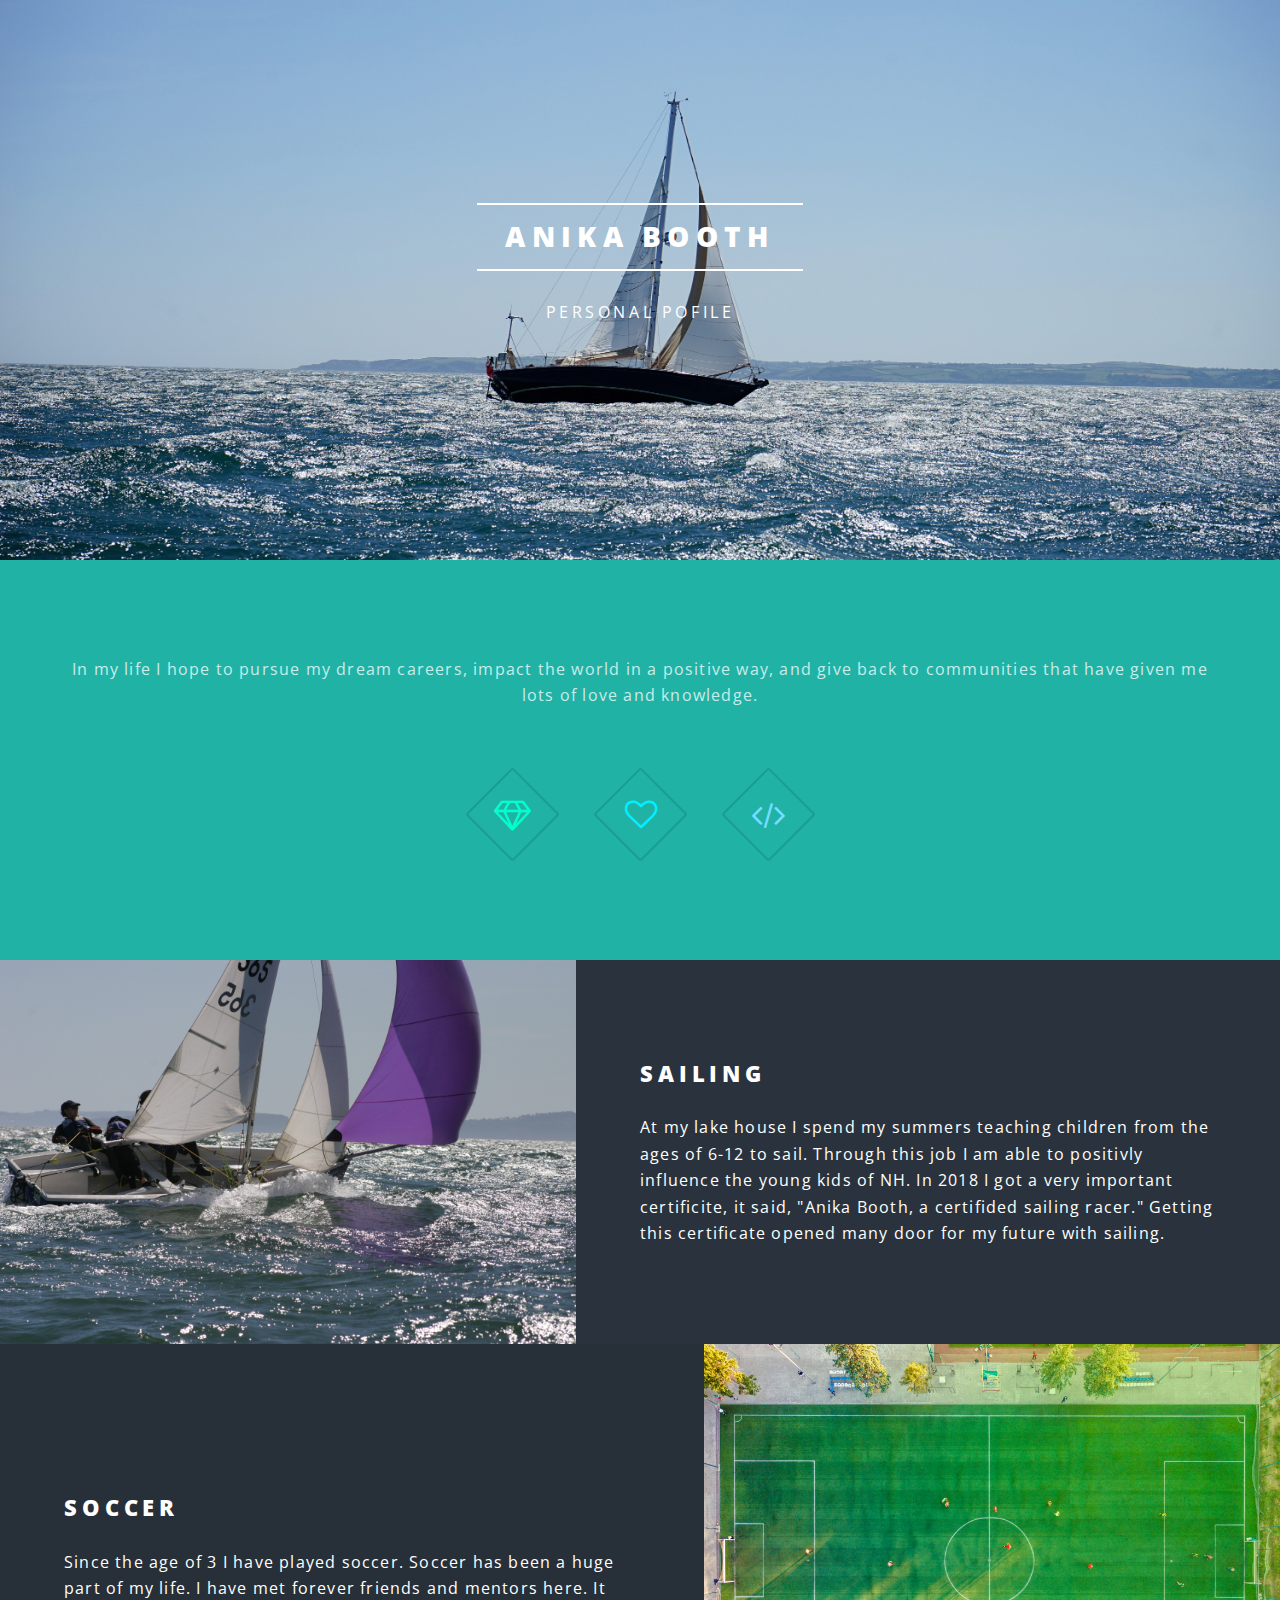
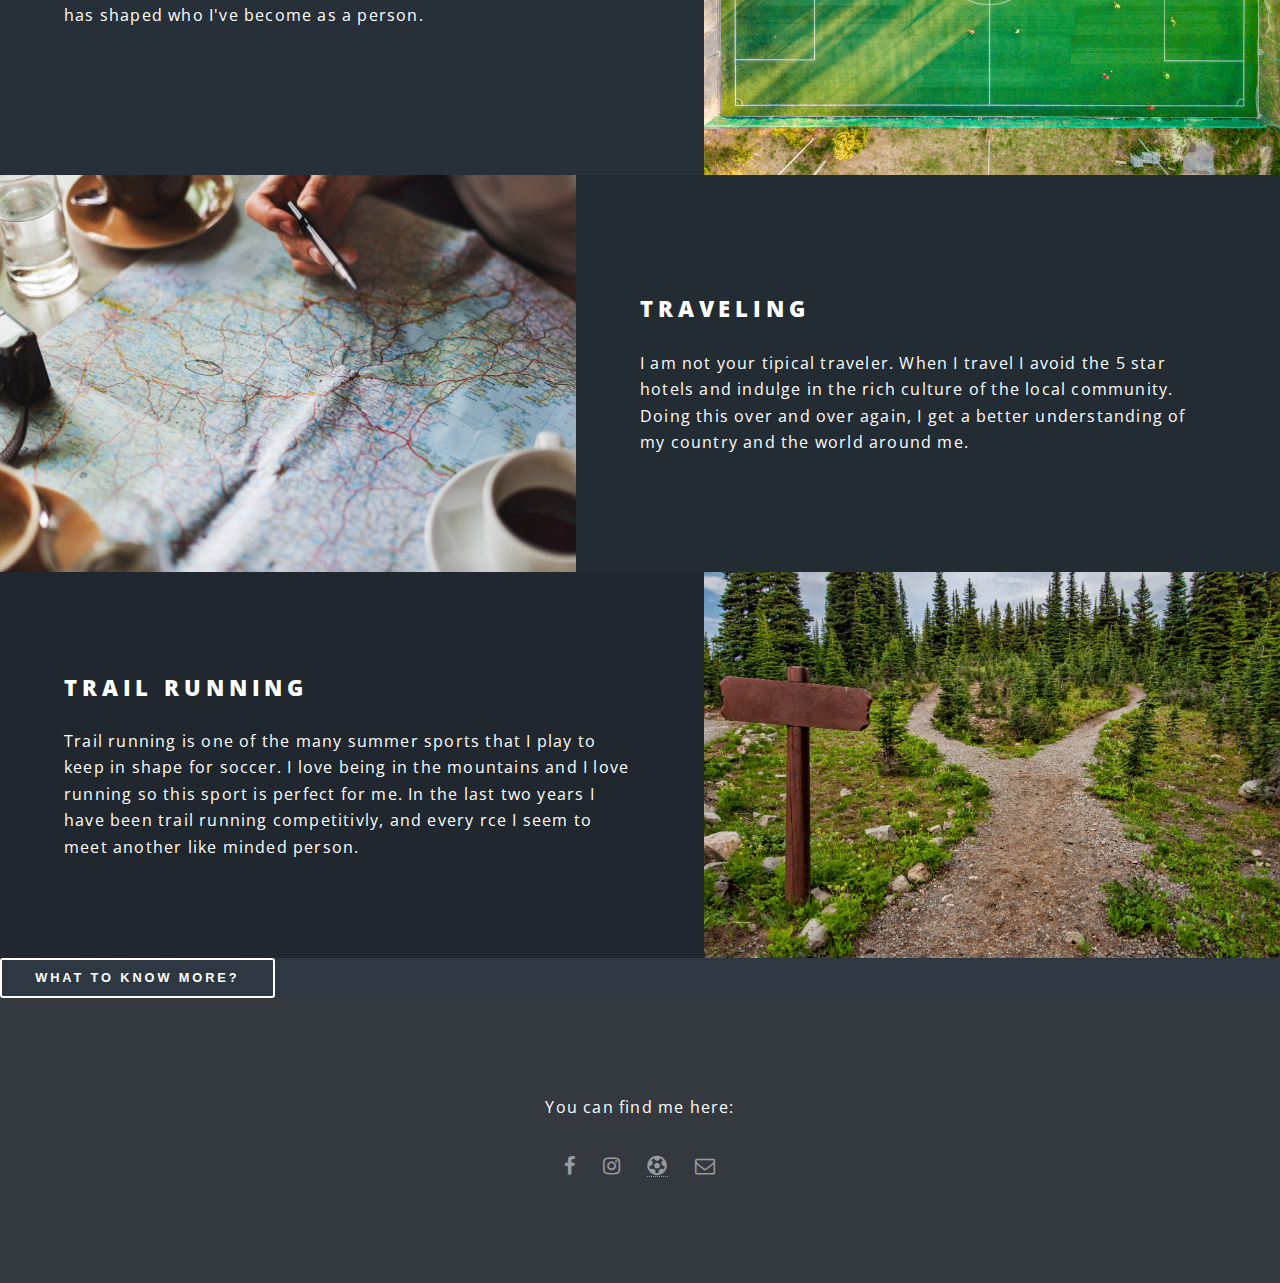
==== commit 362316a6: "final" ====
--- a/index.html
+++ b/index.html
@@ -1,129 +1,187 @@
 <!DOCTYPE HTML>
 <!--
-	Spectral by HTML5 UP
-	html5up.net | @ajlkn
-	Free for personal and commercial use under the CCA 3.0 license (html5up.net/license)
+Spectral by HTML5 UP
+html5up.net | @ajlkn
+Free for personal and commercial use under the CCA 3.0 license (html5up.net/license)
 -->
 <html>
-	<head>
-		<title>Spectral by HTML5 UP</title>
-		<meta charset="utf-8" />
-		<meta name="viewport" content="width=device-width, initial-scale=1, user-scalable=no" />
-		<link rel="stylesheet" href="assets/css/main.css" />
+    <head>
+        <title>Spectral by HTML5 UP</title>
+        <meta charset="utf-8" />
+        <meta name="viewport" content="width=device-width, initial-scale=1, user-scalable=no" />
+        <link rel="stylesheet" href="assets/css/main.css" />
         <link rel="stylesheet" href="assets/fontawesome/css/all.css"/>
-		<noscript><link rel="stylesheet" href="assets/css/noscript.css" /></noscript>
-	</head>
-	<body class="landing is-preload">
+        <noscript><link rel="stylesheet" href="assets/css/noscript.css" /></noscript>
+        <link rel="stylesheet" href="assets/css/style.css">
+        
+    </head>
+    <body class="landing is-preload">
 
-		<!-- Page Wrapper -->
-			<div id="page-wrapper">
+        <!-- Page Wrapper -->
+        <div id="page-wrapper">
 
-				<!-- Header -->
-					<header id="header" class="alt">
-						<h1><a href="index.html">Anika B.</a></h1>
-						<nav id="nav">
-							<ul>
-								<li class="special">
-									<a href="#menu" class="menuToggle"><span>Menu</span></a>
-									<div id="menu">
-										<ul>
-											<li><a href="index.html">Home</a></li>
-											<li><a href="generic.html">Soccer</a></li>
-											<li><a href="elements.html">Sailing</a></li>
-											<li><a href="#">Goals</a></li>
-											<li><a href="#">Career</a></li>
-										</ul>
-									</div>
-								</li>
-							</ul>
-						</nav>
-					</header>
+            <!-- Header -->
+            <header id="header" class="alt">
+                <h1><a href="index.html">Anika B.</a></h1>
+                <nav id="nav">
+                    <ul>
+                        
+                    </ul>
+                </nav>
+            </header>
 
-				<!-- Banner -->
-				<section id="banner">
-						<div class="inner">
-							<h2>Anika Booth </h2>
-							<p>Personal Pofile</p>
-							
-						</div>
-						
-					</section>
+            <!-- Banner -->
+            <section id="banner">
+                <div class="inner">
+                    <h2>Anika Booth </h2>
+                    <p>Personal Pofile</p>
 
-				<!-- One -->
-					<section id="one" class="wrapper style1 special">
-						<div class="inner">
-							<header class="major">
-								<h2>Personal values<br />
-								 and hobbies</h2>
-								<p><br />
-								Respeectfulness, kindness, and happiness are values I try and enstil in every person I meet. Reguardless of what they belive,what religion they follow, or what they look like. I will try and create a even playing ground. </p>
-							</header>
-							<ul class="icons major">
-								<li><span class="icon fa-diamond major style1"><span class="label">Lorem</span></span></li>
-								<li><span class="icon fa-heart-o major style2"><span class="label">Ipsum</span></span></li>
-								<li><span class="icon fa-code major style3"><span class="label">Dolor</span></span></li>
-							</ul>
-						</div>
-					</section>
+                </div>
 
-				<!-- Two -->
-					<section id="two" class="wrapper alt style2">
-						<section class="spotlight">
-							<div class="image"><img src="images/sailing.jpg" alt="" /></div><div class="content">
-								<h2>Sailing <br />
-								</h2>
-								<p>I am privleged enough to own a lake house on Lake Winni. Here I spend my summers teaching children from the ages of 6-12 to sail.</p>
-							</div>
-						</section>
-						<section class="spotlight">
-							<div class="image"><img src="images/soccer.jpg" alt="" /></div><div class="content">
-								<h2>Soccer <br />
-								</h2>
-								<p>Since the age of 3 I have played soccer. Soccer has been a huge part of my life. I have met forever friends and mentors here. It has shaped who I've become as a person. </p>
-							</div>
-						</section>
-						<section class="spotlight">
-							<div class="image"><img src="images/travel.jpg" alt="" /></div><div class="content">
-								<h2>Traveling<br />
-								</h2>
-								<p>I am not your tipical traveler. When I travel I avoid the 5 star hotels and indulge in the rich culture of the local community. Doing this over and over again, I get a better understanding of my country and the world around me.</p>
-							</div>
-						</section>
-					</section>
+            </section>
 
-				
+            <!-- One -->
+            <section id="one" class="wrapper style1 special">
+                <div class="inner">
+                    <header class="major">
+                        <p> In my life I hope to pursue my dream careers, impact the world in a positive way, and give back to communities that have given me lots of love and knowledge.</p>
 
-				<!-- CTA -->
-					
+                    </header>
+                    <ul class="icons major">
+                        <li><span class="icon fa-diamond major style1"><span class="label">Lorem</span></span></li>
+                        <li><span class="icon fa-heart-o major style2"><span class="label">Ipsum</span></span></li>
+                        <li><span class="icon fa-code major style3"><span class="label">Dolor</span></span></li>
+                    </ul>
+                </div>
+            </section>
 
-				<!-- Footer -->
-					<footer id="footer">
+            <!-- Two -->
+            <section id="two" class="wrapper alt style2">
+                <section class="spotlight">
+                    <div class="image"><img src="images/sailing.jpg" alt="sailing" /></div><div class="content">
+                    <h2>Sailing <br />
+                    </h2>
+                    <p>At my lake house I spend my summers teaching children from the ages of 6-12 to sail. Through this job I am able to positivly influence the young kids of NH. In 2018 I got a very important certificite, it said, "Anika Booth, a certifided sailing racer." Getting this certificate opened many door for my future with sailing. </p>
+                    </div>
+                </section>
+                <section class="spotlight">
+                    <div class="image"><img src="images/soccer.jpg" alt="soccer" /></div><div class="content">
+                    <h2>Soccer <br />
+                    </h2>
+                    <p>Since the age of 3 I have played soccer. Soccer has been a huge part of my life. I have met forever friends and mentors here. It has shaped who I've become as a person. </p>
+                    </div>
+                </section>
+                <section class="spotlight">
+                    <div class="image"><img src="images/travel.jpg" alt="" /></div><div class="content">
+                    <h2>Traveling<br />
+                    </h2>
+                    <p>I am not your tipical traveler. When I travel I avoid the 5 star hotels and indulge in the rich culture of the local community. Doing this over and over again, I get a better understanding of my country and the world around me.</p>
+                    </div>
+                </section>
+
+                <section class="spotlight"> <div class="image"><img src="images/Trailrunning.jpg" alt=""/></div><div class="content">
+                    <h2>Trail Running<br />
+                    </h2>
+                    <p>Trail running is one of the many summer sports that I play to keep in shape for soccer. I love being in the mountains and I love running so this sport is perfect for me. In the last two years I have been trail running competitivly, and every rce I seem to meet another like minded person.  </p>
+
+                    </div>
+
+                </section>
+
+
+                <!-------Modal------------> 
+
+
+                <button id="myBtn">What to know more?</button>
+
+                <!-- The Modal -->
+                <div id="myModal" class="modal">
+
+                    <!-- Modal content -->
+                    <div class="modal-content">
                         
-                        <p> You can find me here:</p>
-						
+                        <!--video-->
+                        <video autoplay muted loop id="myVideo">
+                        <source src="images/Pride.mp4" type="video/mp4"></video>
+                        <span class="close">&times;</span>
+                        <p> <video> </video></p>
                         
-                        <ul class="icons">
-							
-							<li><a href="www.facebook.com" class="icon fa-facebook"><span class="label">Facebook</span></a></li>
-							<li><a href="#" class="icon fa-instagram"><span class="label">Instagram</span></a></li>
-							<li><a href="#" class="icon fa-dribbble"><span class="label">Dribbble</span></a></li>
-							<li><a href="#" class="icon fa-envelope-o"><span class="label">Email</span></a></li>
-						</ul>
-                        
-                        
+                       
+                    </div>
+
+                </div>
+                
+                <script>
                     
-					</footer>
+                    // Get the modal
+var modal = document.getElementById("myModal");
 
-			</div>
+// Get the button that opens the modal
+var btn = document.getElementById("myBtn");
 
-		<!-- Scripts -->
-			<script src="assets/js/jquery.min.js"></script>
-			<script src="assets/js/jquery.scrollex.min.js"></script>
-			<script src="assets/js/jquery.scrolly.min.js"></script>
-			<script src="assets/js/browser.min.js"></script>
-			<script src="assets/js/breakpoints.min.js"></script>
-			<script src="assets/js/util.js"></script>
-			<script src="assets/js/main.js"></script>
+// Get the <span> element that closes the modal
+var span = document.getElementsByClassName("close")[0];
 
-	</body>
+// When the user clicks the button, open the modal 
+btn.onclick = function() {
+  modal.style.display = "block";
+}
+
+// When the user clicks on <span> (x), close the modal
+span.onclick = function() {
+  modal.style.display = "none";
+}
+
+// When the user clicks anywhere outside of the modal, close it
+window.onclick = function(event) {
+  if (event.target == modal) {
+    modal.style.display = "none";
+  }
+}
+   
+                
+                </script>
+
+
+
+    </section>
+
+
+
+
+
+
+<!-- CTA -->
+
+
+<!-- Footer -->
+<footer id="footer">
+
+    <p> You can find me here:</p>
+
+
+    <ul class="icons">
+
+        <li><a href="www.facebook.com" class="icon fa-facebook"><span class="label">Facebook</span></a></li>
+        <li><a href="#" class="icon fa-instagram"><span class="label">Instagram</span></a></li>
+        <li><a href="http://www.seacoastunited.com/" class="fas fa-futbol"><span class="#"></span></a></li>
+        <li><a href="#" class="icon fa-envelope-o"><span class="label">Email</span></a></li>
+    </ul>
+
+
+
+</footer>
+
+</div>
+
+<!-- Scripts -->
+<script src="assets/js/jquery.min.js"></script>
+<script src="assets/js/jquery.scrollex.min.js"></script>
+<script src="assets/js/jquery.scrolly.min.js"></script>
+<script src="assets/js/browser.min.js"></script>
+<script src="assets/js/breakpoints.min.js"></script>
+<script src="assets/js/util.js"></script>
+<script src="assets/js/main.js"></script>
+
+</body>
 </html>--- a/assets/css/main.css
+++ b/assets/css/main.css
@@ -3793,8 +3793,8 @@
 
 	#main > header {
 		padding: 12em 0 10em 0 ;
-		background-image: -moz-linear-gradient(top, rgba(0,0,0,0.5), rgba(0,0,0,0.5)), url("../../images/banner.jpg");
-		background-image: -webkit-linear-gradient(top, rgba(0,0,0,0.5), rgba(0,0,0,0.5)), url("../../images/banner.jpg");
+		background-image: -moz-(top, rgba(0,0,0,0.5), rgba(0,0,0,0.5)), url("Sailingintheocean.jpg");
+		background-image: "background-image:url('Sailingintheocean.jpg')";
 		background-image: -ms-linear-gradient(top, rgba(0,0,0,0.5), rgba(0,0,0,0.5)), url("../../images/banner.jpg");
 		background-image: linear-gradient(top, rgba(0,0,0,0.5), rgba(0,0,0,0.5)), url("../../images/banner.jpg");
 		background-attachment: fixed;
--- a/assets/css/style.css
+++ b/assets/css/style.css
@@ -0,0 +1,80 @@
+/*
+#main > header {
+		padding: 12em 0 10em 0 ;
+		background-image: -moz-(top, rgba(0,0,0,0.5), rgba(0,0,0,0.5)), url("../../images/Sailingintheocean.jpg");
+		background-image: "background-image:url('Sailingintheocean.jpg')";
+		background-image: -ms-linear-gradient(top, rgba(0,0,0,0.5), rgba(0,0,0,0.5)), url("../../images/banner.jpg");
+		background-image: linear-gradient(top, rgba(0,0,0,0.5), rgba(0,0,0,0.5)), url("../../images/banner.jpg");
+		background-attachment: fixed;
+		background-position: center center;
+		background-repeat: no-repeat;
+		background-size: cover;
+		text-align: center;
+	}
+*/
+
+body, html {
+  height: 100%;
+}
+
+#banner { 
+  /* The image used */
+  background-image: url("/images/Sailingintheocean.jpg") !important;
+
+  /* Full height */
+  height: 100%; 
+
+  /* Center and scale the image nicely */
+  background-position: center;
+  background-repeat: no-repeat;
+  background-size: cover;
+}
+
+.modal {
+  display: none; /* Hidden by default */
+  position: fixed; /* Stay in place */
+  z-index: 1; /* Sit on top */
+  padding-top: 100px; /* Location of the box */
+  left: 0;
+  top: 0;
+  width: 100%; /* Full width */
+  height: 100%; /* Full height */
+  overflow: auto; /* Enable scroll if needed */
+  background-color: rgb(0,0,0); /* Fallback color */
+  background-color: rgba(0,0,0,0.4); /* Black w/ opacity */
+}
+
+/* Modal Content */
+.modal-content {
+  background-color: #fefefe;
+  margin: auto;
+  padding: 20px;
+  border: 1px solid #888;
+  width: 80%;
+}
+
+/* The Close Button */
+.close {
+  color: #aaaaaa;
+  float: right;
+  font-size: 28px;
+  font-weight: bold;
+}
+
+.close:hover,
+.close:focus {
+  color: #000;
+  text-decoration: none;
+  cursor: pointer;
+}
+
+#myVideo{
+    position: absolute;
+    top: 0;
+    left: 0;
+    width: 100%;
+    height: 100%;
+    object-fit: cover;
+    overflow: hidden;
+}
+}